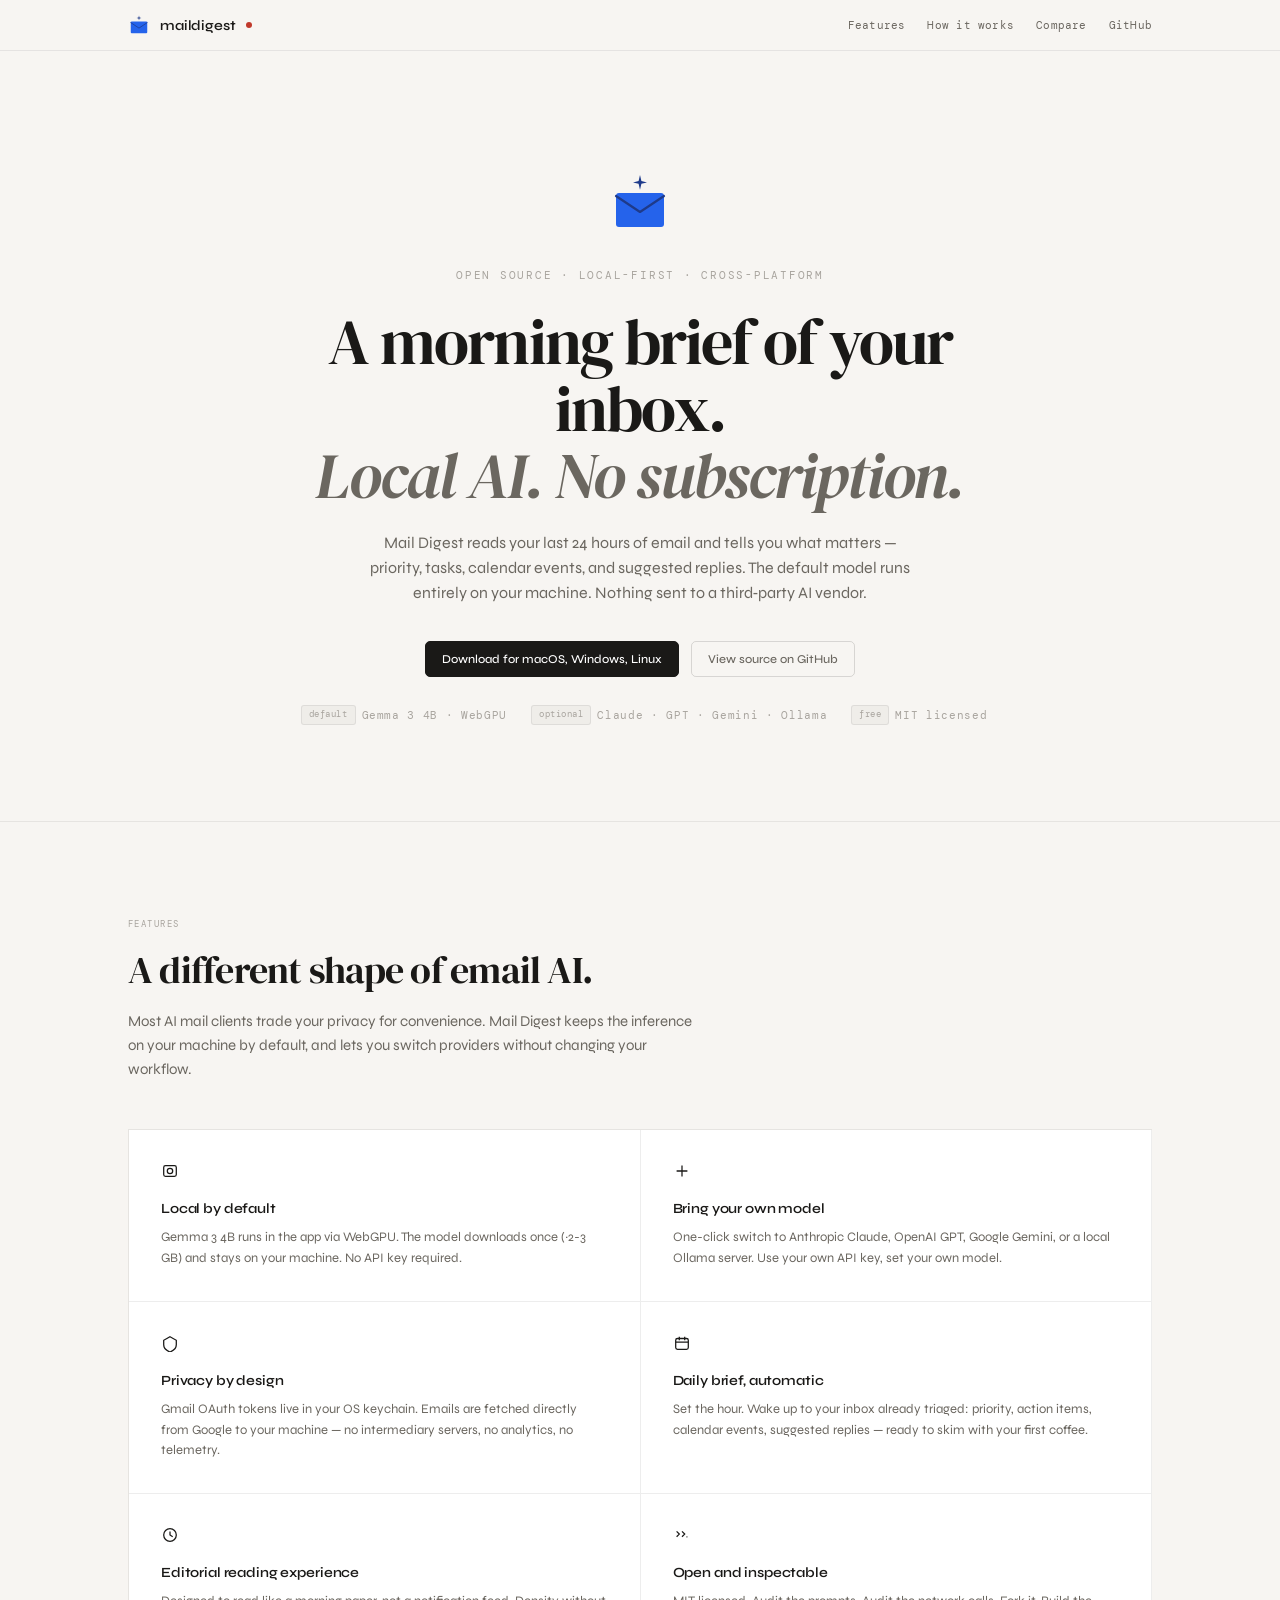
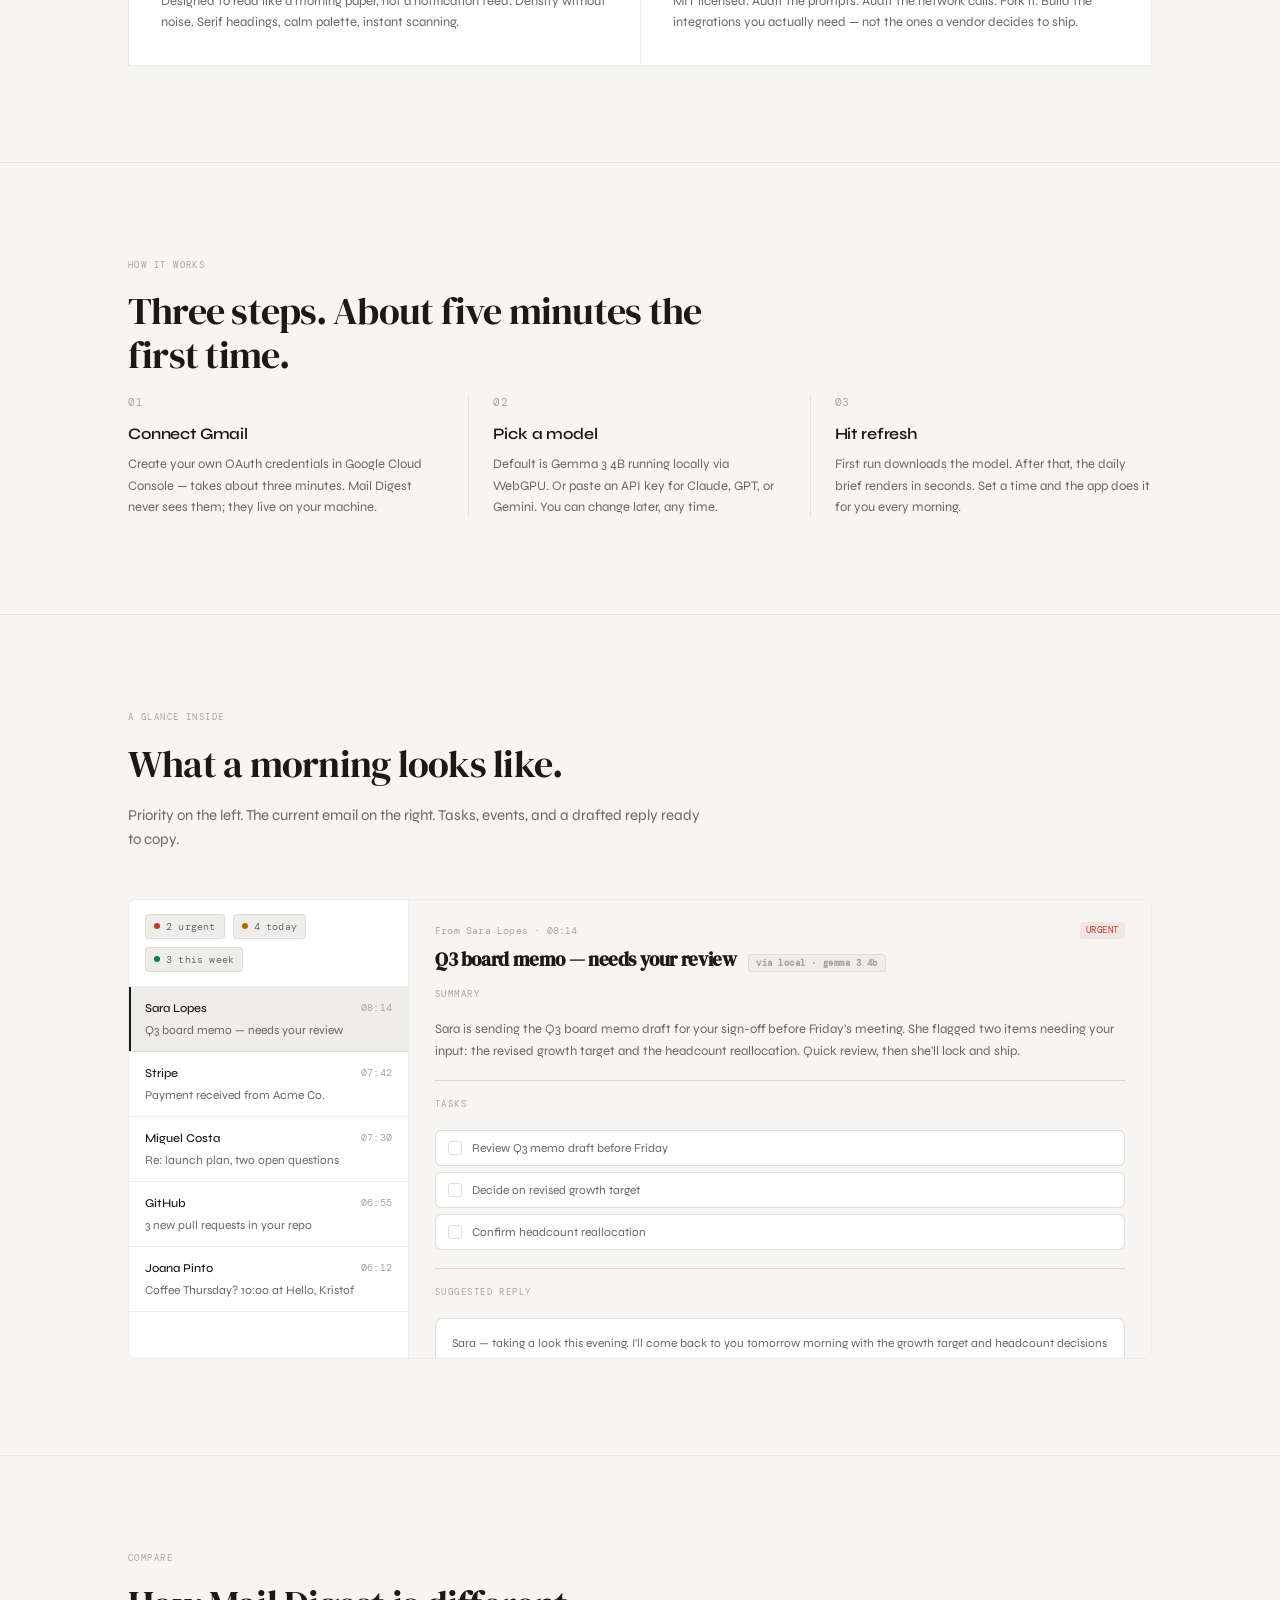
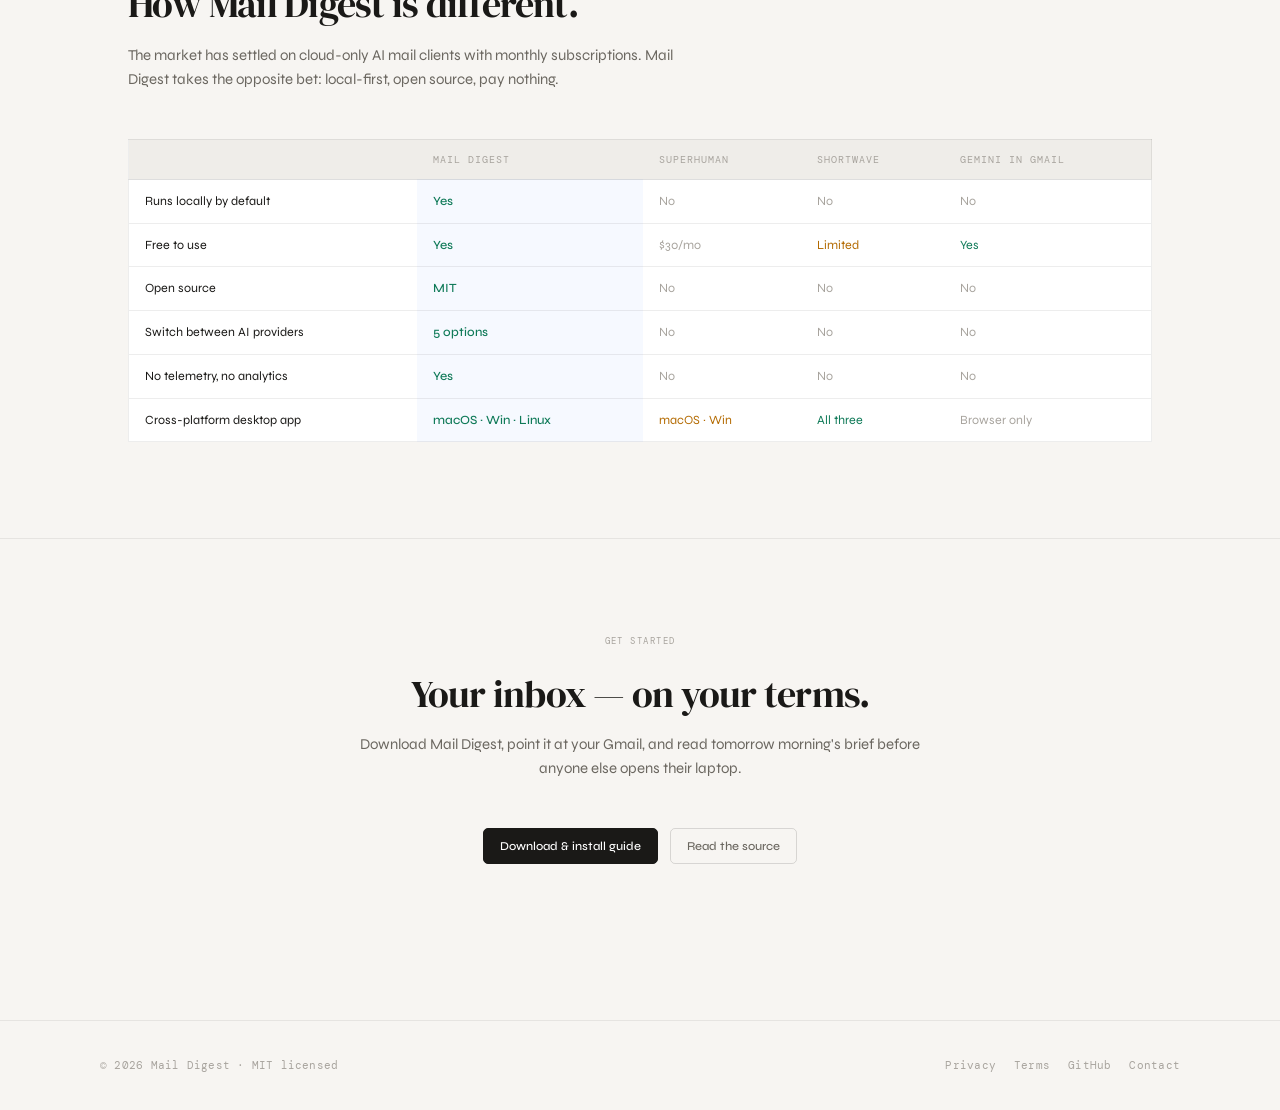
==== index.html @ be179f0a "static maildigest site" ====
<!DOCTYPE html>
<html lang="en">
<head>
  <meta charset="UTF-8" />
  <meta name="viewport" content="width=device-width, initial-scale=1.0" />
  <title>Mail Digest — A morning brief of your inbox. Local AI. No subscription.</title>
  <meta name="description" content="Open-source desktop app that reads your last 24h of email, classifies priority, suggests tasks, calendar events, and reply drafts. Runs locally on your machine by default." />
  <meta name="theme-color" content="#f7f5f2" />

  <link rel="icon" type="image/svg+xml" href="/favicon.svg" />

  <!-- Fonts -->
  <link rel="preconnect" href="https://fonts.googleapis.com">
  <link rel="preconnect" href="https://fonts.gstatic.com" crossorigin>
  <link href="https://fonts.googleapis.com/css2?family=DM+Serif+Display:ital@0;1&family=DM+Mono:wght@400;500&family=Syne:wght@400;500;600&display=swap" rel="stylesheet">

  <link rel="stylesheet" href="/styles.css" />

  <!-- Open Graph -->
  <meta property="og:title" content="Mail Digest" />
  <meta property="og:description" content="A morning brief of your inbox. Local AI. No subscription." />
  <meta property="og:url" content="https://maildigest.app" />
  <meta property="og:type" content="website" />
  <meta property="og:image" content="https://maildigest.app/logo.svg" />
  <meta name="twitter:card" content="summary" />
</head>
<body>

<!-- ================= TOPBAR ================= -->
<header class="topbar">
  <div class="inner">
    <a class="brand" href="/">
      <img class="brand-logo" src="/logo.svg" alt="" />
      <span class="brand-name">maildigest</span>
      <span class="brand-dot" aria-hidden="true"></span>
    </a>
    <nav class="topbar-nav">
      <a href="#features">Features</a>
      <a href="#how">How it works</a>
      <a href="#compare">Compare</a>
      <a href="https://github.com" target="_blank" rel="noopener">GitHub</a>
    </nav>
  </div>
</header>

<!-- ================= HERO ================= -->
<section class="hero">
  <div class="container">
    <img class="hero-logo" src="/logo.svg" alt="Mail Digest logo" />
    <div class="hero-eyebrow">Open source · Local-first · Cross-platform</div>
    <h1>
      A morning brief of your inbox.<br />
      <em>Local AI. No subscription.</em>
    </h1>
    <p class="lead">
      Mail Digest reads your last 24 hours of email and tells you what matters &mdash; priority, tasks, calendar events, and suggested replies. The default model runs entirely on your machine. Nothing sent to a third&#8209;party AI vendor.
    </p>
    <div class="hero-actions">
      <a class="btn btn-primary" href="https://github.com" target="_blank" rel="noopener">Download for macOS, Windows, Linux</a>
      <a class="btn" href="https://github.com" target="_blank" rel="noopener">View source on GitHub</a>
    </div>
    <div class="hero-meta">
      <span><span class="ai-badge">default</span> Gemma 3 4B · WebGPU</span>
      <span><span class="ai-badge">optional</span> Claude · GPT · Gemini · Ollama</span>
      <span><span class="ai-badge">free</span> MIT licensed</span>
    </div>
  </div>
</section>

<!-- ================= FEATURES ================= -->
<section id="features">
  <div class="container">
    <div class="section-label">Features</div>
    <h2 class="section-title">A different shape of email AI.</h2>
    <p class="section-lead">
      Most AI mail clients trade your privacy for convenience. Mail Digest keeps the inference on your machine by default, and lets you switch providers without changing your workflow.
    </p>

    <div class="features-grid">
      <div class="feature">
        <svg class="feature-icon" viewBox="0 0 20 20" fill="none" stroke="currentColor" stroke-width="1.4">
          <rect x="3" y="4" width="14" height="12" rx="2" />
          <circle cx="10" cy="10" r="3" />
        </svg>
        <h3>Local by default</h3>
        <p>Gemma 3 4B runs in the app via WebGPU. The model downloads once (~2-3 GB) and stays on your machine. No API key required.</p>
      </div>

      <div class="feature">
        <svg class="feature-icon" viewBox="0 0 20 20" fill="none" stroke="currentColor" stroke-width="1.4">
          <path d="M4 10h12M10 4v12" />
        </svg>
        <h3>Bring your own model</h3>
        <p>One-click switch to Anthropic Claude, OpenAI GPT, Google Gemini, or a local Ollama server. Use your own API key, set your own model.</p>
      </div>

      <div class="feature">
        <svg class="feature-icon" viewBox="0 0 20 20" fill="none" stroke="currentColor" stroke-width="1.4">
          <path d="M10 3l7 4v5c0 4-3 6.5-7 8-4-1.5-7-4-7-8V7l7-4z" />
        </svg>
        <h3>Privacy by design</h3>
        <p>Gmail OAuth tokens live in your OS keychain. Emails are fetched directly from Google to your machine &mdash; no intermediary servers, no analytics, no telemetry.</p>
      </div>

      <div class="feature">
        <svg class="feature-icon" viewBox="0 0 20 20" fill="none" stroke="currentColor" stroke-width="1.4">
          <rect x="3" y="5" width="14" height="12" rx="2" />
          <path d="M3 9h14M7 3v4M13 3v4" />
        </svg>
        <h3>Daily brief, automatic</h3>
        <p>Set the hour. Wake up to your inbox already triaged: priority, action items, calendar events, suggested replies &mdash; ready to skim with your first coffee.</p>
      </div>

      <div class="feature">
        <svg class="feature-icon" viewBox="0 0 20 20" fill="none" stroke="currentColor" stroke-width="1.4">
          <circle cx="10" cy="10" r="7" />
          <path d="M10 6v4l3 2" />
        </svg>
        <h3>Editorial reading experience</h3>
        <p>Designed to read like a morning paper, not a notification feed. Density without noise. Serif headings, calm palette, instant scanning.</p>
      </div>

      <div class="feature">
        <svg class="feature-icon" viewBox="0 0 20 20" fill="none" stroke="currentColor" stroke-width="1.4">
          <path d="M4 6l3 3-3 3M10 6l3 3-3 3M16 12h-1" />
        </svg>
        <h3>Open and inspectable</h3>
        <p>MIT licensed. Audit the prompts. Audit the network calls. Fork it. Build the integrations you actually need &mdash; not the ones a vendor decides to ship.</p>
      </div>
    </div>
  </div>
</section>

<!-- ================= HOW IT WORKS ================= -->
<section id="how">
  <div class="container">
    <div class="section-label">How it works</div>
    <h2 class="section-title">Three steps. About five minutes the first time.</h2>

    <div class="steps">
      <div class="step">
        <div class="step-num">01</div>
        <h3>Connect Gmail</h3>
        <p>Create your own OAuth credentials in Google Cloud Console &mdash; takes about three minutes. Mail Digest never sees them; they live on your machine.</p>
      </div>
      <div class="step">
        <div class="step-num">02</div>
        <h3>Pick a model</h3>
        <p>Default is Gemma 3 4B running locally via WebGPU. Or paste an API key for Claude, GPT, or Gemini. You can change later, any time.</p>
      </div>
      <div class="step">
        <div class="step-num">03</div>
        <h3>Hit refresh</h3>
        <p>First run downloads the model. After that, the daily brief renders in seconds. Set a time and the app does it for you every morning.</p>
      </div>
    </div>
  </div>
</section>

<!-- ================= APP PREVIEW ================= -->
<section>
  <div class="container">
    <div class="section-label">A glance inside</div>
    <h2 class="section-title">What a morning looks like.</h2>
    <p class="section-lead">
      Priority on the left. The current email on the right. Tasks, events, and a drafted reply ready to copy.
    </p>

    <div class="preview" aria-hidden="true">
      <aside class="preview-side">
        <div class="preview-stats">
          <div class="stat-pill"><span class="stat-dot" style="background:var(--urgent)"></span>2 urgent</div>
          <div class="stat-pill"><span class="stat-dot" style="background:var(--today)"></span>4 today</div>
          <div class="stat-pill"><span class="stat-dot" style="background:var(--week)"></span>3 this week</div>
        </div>
        <div class="preview-list">
          <div class="email-item active">
            <div class="email-row1">
              <span class="email-from">Sara Lopes</span>
              <span class="email-time">08:14</span>
            </div>
            <div class="email-subject">Q3 board memo — needs your review</div>
          </div>
          <div class="email-item">
            <div class="email-row1">
              <span class="email-from">Stripe</span>
              <span class="email-time">07:42</span>
            </div>
            <div class="email-subject">Payment received from Acme Co.</div>
          </div>
          <div class="email-item">
            <div class="email-row1">
              <span class="email-from">Miguel Costa</span>
              <span class="email-time">07:30</span>
            </div>
            <div class="email-subject">Re: launch plan, two open questions</div>
          </div>
          <div class="email-item">
            <div class="email-row1">
              <span class="email-from">GitHub</span>
              <span class="email-time">06:55</span>
            </div>
            <div class="email-subject">3 new pull requests in your repo</div>
          </div>
          <div class="email-item">
            <div class="email-row1">
              <span class="email-from">Joana Pinto</span>
              <span class="email-time">06:12</span>
            </div>
            <div class="email-subject">Coffee Thursday? 10:00 at Hello, Kristof</div>
          </div>
        </div>
      </aside>

      <div class="preview-main">
        <div class="preview-head">
          <div class="preview-meta">From Sara Lopes · 08:14</div>
          <span class="badge p-urgent">urgent</span>
        </div>
        <h3 class="preview-subject">Q3 board memo — needs your review <span class="ai-badge">via local · gemma 3 4b</span></h3>

        <div class="section-label" style="margin-top:14px">Summary</div>
        <p class="preview-summary">
          Sara is sending the Q3 board memo draft for your sign-off before Friday's meeting. She flagged two items needing your input: the revised growth target and the headcount reallocation. Quick review, then she'll lock and ship.
        </p>

        <div class="divider"></div>

        <div class="section-label">Tasks</div>
        <div class="task-item"><span class="task-check"></span>Review Q3 memo draft before Friday</div>
        <div class="task-item"><span class="task-check"></span>Decide on revised growth target</div>
        <div class="task-item"><span class="task-check"></span>Confirm headcount reallocation</div>

        <div class="divider"></div>

        <div class="section-label">Suggested reply</div>
        <div class="draft-box">Sara — taking a look this evening. I'll come back to you tomorrow morning with the growth target and headcount decisions so you can lock the doc before Friday. Thanks for the heads-up.</div>
      </div>
    </div>
  </div>
</section>

<!-- ================= COMPARISON ================= -->
<section id="compare">
  <div class="container">
    <div class="section-label">Compare</div>
    <h2 class="section-title">How Mail Digest is different.</h2>
    <p class="section-lead">
      The market has settled on cloud-only AI mail clients with monthly subscriptions. Mail Digest takes the opposite bet: local-first, open source, pay nothing.
    </p>

    <div class="compare-wrap">
      <table class="compare">
        <thead>
          <tr>
            <th></th>
            <th>Mail Digest</th>
            <th>Superhuman</th>
            <th>Shortwave</th>
            <th>Gemini in Gmail</th>
          </tr>
        </thead>
        <tbody>
          <tr>
            <td>Runs locally by default</td>
            <td class="us"><span class="yes">Yes</span></td>
            <td><span class="no">No</span></td>
            <td><span class="no">No</span></td>
            <td><span class="no">No</span></td>
          </tr>
          <tr>
            <td>Free to use</td>
            <td class="us"><span class="yes">Yes</span></td>
            <td><span class="no">$30/mo</span></td>
            <td><span class="mid">Limited</span></td>
            <td><span class="yes">Yes</span></td>
          </tr>
          <tr>
            <td>Open source</td>
            <td class="us"><span class="yes">MIT</span></td>
            <td><span class="no">No</span></td>
            <td><span class="no">No</span></td>
            <td><span class="no">No</span></td>
          </tr>
          <tr>
            <td>Switch between AI providers</td>
            <td class="us"><span class="yes">5 options</span></td>
            <td><span class="no">No</span></td>
            <td><span class="no">No</span></td>
            <td><span class="no">No</span></td>
          </tr>
          <tr>
            <td>No telemetry, no analytics</td>
            <td class="us"><span class="yes">Yes</span></td>
            <td><span class="no">No</span></td>
            <td><span class="no">No</span></td>
            <td><span class="no">No</span></td>
          </tr>
          <tr>
            <td>Cross-platform desktop app</td>
            <td class="us"><span class="yes">macOS · Win · Linux</span></td>
            <td><span class="mid">macOS · Win</span></td>
            <td><span class="yes">All three</span></td>
            <td><span class="no">Browser only</span></td>
          </tr>
        </tbody>
      </table>
    </div>
  </div>
</section>

<!-- ================= CALL TO ACTION ================= -->
<section>
  <div class="container" style="text-align:center; max-width:680px;">
    <div class="section-label" style="margin-bottom:24px;">Get started</div>
    <h2 class="section-title" style="margin-left:auto; margin-right:auto;">
      Your inbox &mdash; on your terms.
    </h2>
    <p class="section-lead" style="margin-left:auto; margin-right:auto;">
      Download Mail Digest, point it at your Gmail, and read tomorrow morning's brief before anyone else opens their laptop.
    </p>
    <div class="hero-actions" style="margin-top: 32px;">
      <a class="btn btn-primary" href="https://github.com" target="_blank" rel="noopener">Download &amp; install guide</a>
      <a class="btn" href="https://github.com" target="_blank" rel="noopener">Read the source</a>
    </div>
  </div>
</section>

<!-- ================= FOOTER ================= -->
<footer>
  <div class="footer-inner">
    <div>&copy; 2026 Mail Digest &middot; MIT licensed</div>
    <div class="footer-links">
      <a href="/privacy.html">Privacy</a>
      <a href="/terms.html">Terms</a>
      <a href="https://github.com" target="_blank" rel="noopener">GitHub</a>
      <a href="mailto:hello@maildigest.app">Contact</a>
    </div>
  </div>
</footer>

</body>
</html>
---- styles.css ----
/* Mail Digest — landing site styles
 * Editorial light theme. Mirrors the app's design system.
 */

:root {
  --bg:      #f7f5f2;
  --bg2:     #ffffff;
  --bg3:     #efede9;
  --border:  rgba(0,0,0,0.07);
  --border2: rgba(0,0,0,0.13);
  --text:    #1a1917;
  --text2:   #6b6760;
  --text3:   #a8a49e;
  --urgent:  #c0392b;
  --today:   #b36a00;
  --week:    #0f7a58;
  --fyi:     #a8a49e;
  --blue:    #2563eb;
  --blue-d:  #1e3a8a;
}

* { box-sizing: border-box; margin: 0; padding: 0; }

html, body { background: var(--bg); color: var(--text); }
body {
  font-family: 'Syne', -apple-system, sans-serif;
  font-size: 14px;
  line-height: 1.5;
  -webkit-font-smoothing: antialiased;
  text-rendering: optimizeLegibility;
}

a { color: inherit; text-decoration: none; }
a:hover { color: var(--text); }
img, svg { display: block; max-width: 100%; }

::selection { background: var(--text); color: var(--bg2); }

/* ---------- Layout containers ---------- */

.container {
  max-width: 1080px;
  margin: 0 auto;
  padding: 0 28px;
}

section { padding: 96px 0; border-top: 0.5px solid var(--border); }
section:first-of-type { border-top: none; }

/* ---------- Topbar ---------- */

.topbar {
  position: sticky; top: 0; z-index: 10;
  background: rgba(247, 245, 242, 0.85);
  backdrop-filter: saturate(140%) blur(8px);
  -webkit-backdrop-filter: saturate(140%) blur(8px);
  border-bottom: 0.5px solid var(--border);
}
.topbar .inner {
  display: flex; align-items: center; justify-content: space-between;
  padding: 14px 28px;
  max-width: 1080px; margin: 0 auto;
}
.brand { display: flex; align-items: center; gap: 10px; }
.brand-logo { width: 22px; height: 22px; }
.brand-name {
  font-family: 'Syne', sans-serif;
  font-weight: 600;
  font-size: 14px;
  letter-spacing: -0.01em;
}
.brand-dot {
  width: 6px; height: 6px;
  background: var(--urgent);
  border-radius: 50%;
  animation: pulse 2s ease-in-out infinite;
}
@keyframes pulse {
  0%, 100% { opacity: 1; transform: scale(1); }
  50%      { opacity: 0.4; transform: scale(0.8); }
}

.topbar-nav { display: flex; align-items: center; gap: 22px; }
.topbar-nav a {
  font-family: 'DM Mono', monospace;
  font-size: 11px;
  letter-spacing: 0.02em;
  color: var(--text2);
}
.topbar-nav a:hover { color: var(--text); }

/* ---------- Buttons ---------- */

.btn {
  font-family: 'Syne', sans-serif;
  font-weight: 500;
  font-size: 12px;
  padding: 8px 16px;
  border-radius: 5px;
  border: 0.5px solid var(--border2);
  background: transparent;
  color: var(--text2);
  cursor: pointer;
  transition: all 0.12s ease;
  display: inline-flex; align-items: center; gap: 8px;
}
.btn:hover { background: var(--bg3); color: var(--text); }
.btn-primary {
  background: var(--text); color: var(--bg2); border-color: var(--text);
}
.btn-primary:hover { background: var(--text); color: var(--bg2); opacity: 0.82; }

/* ---------- Hero ---------- */

.hero {
  text-align: center;
  padding: 120px 0 96px;
}
.hero-logo {
  width: 64px; height: 64px;
  margin: 0 auto 32px;
}
.hero-eyebrow {
  font-family: 'DM Mono', monospace;
  font-size: 11px;
  letter-spacing: 0.16em;
  text-transform: uppercase;
  color: var(--text3);
  margin-bottom: 24px;
}
.hero h1 {
  font-family: 'DM Serif Display', serif;
  font-weight: 400;
  font-size: clamp(38px, 6vw, 64px);
  line-height: 1.05;
  letter-spacing: -0.03em;
  max-width: 760px;
  margin: 0 auto 22px;
}
.hero h1 em {
  font-style: italic;
  color: var(--text2);
}
.hero p.lead {
  font-size: 16px;
  line-height: 1.55;
  color: var(--text2);
  max-width: 560px;
  margin: 0 auto 36px;
}
.hero-actions {
  display: flex; gap: 12px; justify-content: center; flex-wrap: wrap;
}
.hero-meta {
  font-family: 'DM Mono', monospace;
  font-size: 11px;
  letter-spacing: 0.06em;
  color: var(--text3);
  margin-top: 28px;
  display: flex; gap: 16px; justify-content: center; flex-wrap: wrap;
}
.hero-meta span { display: inline-flex; align-items: center; gap: 6px; }
.hero-meta .ai-badge {
  font-size: 9px;
  letter-spacing: 0.06em;
  padding: 2px 7px;
  border-radius: 3px;
  color: var(--text3);
  background: var(--bg3);
  border: 0.5px solid var(--border);
  text-transform: lowercase;
}

/* ---------- Section labels ---------- */

.section-label {
  font-family: 'DM Mono', monospace;
  font-size: 9px;
  letter-spacing: 0.16em;
  text-transform: uppercase;
  color: var(--text3);
  margin-bottom: 18px;
}
h2.section-title {
  font-family: 'DM Serif Display', serif;
  font-weight: 400;
  font-size: clamp(28px, 4vw, 38px);
  letter-spacing: -0.02em;
  line-height: 1.15;
  max-width: 640px;
  margin-bottom: 16px;
}
.section-lead {
  font-size: 15px;
  color: var(--text2);
  max-width: 580px;
  margin-bottom: 48px;
  line-height: 1.6;
}

/* ---------- Features ---------- */

.features-grid {
  display: grid;
  grid-template-columns: repeat(2, 1fr);
  gap: 0;
  border-top: 0.5px solid var(--border);
  border-left: 0.5px solid var(--border);
}
.feature {
  padding: 32px 32px;
  border-right: 0.5px solid var(--border);
  border-bottom: 0.5px solid var(--border);
  background: var(--bg2);
}
.feature-icon {
  width: 18px; height: 18px;
  margin-bottom: 18px;
  color: var(--text);
}
.feature h3 {
  font-family: 'Syne', sans-serif;
  font-weight: 600;
  font-size: 14px;
  margin-bottom: 8px;
  letter-spacing: -0.01em;
}
.feature p {
  font-size: 13px;
  color: var(--text2);
  line-height: 1.6;
}

/* ---------- Steps ---------- */

.steps {
  display: grid;
  grid-template-columns: repeat(3, 1fr);
  gap: 0;
  margin-top: 12px;
}
.step {
  padding: 0 24px 0 0;
  border-right: 0.5px solid var(--border);
}
.step:last-child { border-right: none; padding-right: 0; }
.step:not(:first-child) { padding-left: 24px; }
.step-num {
  font-family: 'DM Mono', monospace;
  font-size: 11px;
  letter-spacing: 0.06em;
  color: var(--text3);
  margin-bottom: 12px;
}
.step h3 {
  font-family: 'Syne', sans-serif;
  font-weight: 600;
  font-size: 16px;
  letter-spacing: -0.01em;
  margin-bottom: 8px;
}
.step p {
  font-size: 13px;
  color: var(--text2);
  line-height: 1.65;
}

/* ---------- Compare table ---------- */

.compare-wrap { overflow-x: auto; }
.compare {
  width: 100%;
  border-collapse: collapse;
  background: var(--bg2);
  border: 0.5px solid var(--border);
  font-size: 12.5px;
}
.compare th, .compare td {
  text-align: left;
  padding: 12px 16px;
  border-bottom: 0.5px solid var(--border);
  vertical-align: middle;
}
.compare th {
  font-family: 'DM Mono', monospace;
  font-size: 10px;
  letter-spacing: 0.1em;
  text-transform: uppercase;
  color: var(--text3);
  font-weight: 400;
  background: var(--bg3);
  border-bottom: 0.5px solid var(--border2);
}
.compare td.us {
  background: rgba(37, 99, 235, 0.04);
  font-weight: 500;
  color: var(--text);
}
.compare td .yes { color: var(--week); }
.compare td .no  { color: var(--text3); }
.compare td .mid { color: var(--today); }

/* ---------- App preview ---------- */

.preview {
  background: var(--bg2);
  border: 0.5px solid var(--border);
  border-radius: 8px;
  overflow: hidden;
  display: grid;
  grid-template-columns: 280px 1fr;
  height: 460px;
  margin-top: 16px;
}
.preview-side {
  background: var(--bg2);
  border-right: 0.5px solid var(--border);
  display: flex; flex-direction: column;
}
.preview-stats {
  padding: 14px 16px;
  border-bottom: 0.5px solid var(--border);
  display: flex; gap: 8px; flex-wrap: wrap;
}
.stat-pill {
  display: inline-flex; align-items: center; gap: 6px;
  background: var(--bg3);
  border: 0.5px solid var(--border);
  border-radius: 4px;
  padding: 4px 8px;
  font-family: 'DM Mono', monospace;
  font-size: 10px;
  letter-spacing: 0.02em;
  color: var(--text2);
}
.stat-dot { width: 6px; height: 6px; border-radius: 50%; }
.preview-list { flex: 1; overflow: hidden; }
.email-item {
  position: relative;
  padding: 12px 16px;
  border-bottom: 0.5px solid var(--border);
}
.email-item.active::before {
  content: ''; position: absolute; left: 0; top: 0; bottom: 0;
  width: 2px; background: var(--text);
}
.email-item.active { background: var(--bg3); }
.email-row1 { display: flex; align-items: center; justify-content: space-between; gap: 8px; }
.email-from {
  font-family: 'Syne', sans-serif;
  font-weight: 500;
  font-size: 12px;
  white-space: nowrap; overflow: hidden; text-overflow: ellipsis;
}
.email-time {
  font-family: 'DM Mono', monospace;
  font-size: 10px;
  color: var(--text3);
  letter-spacing: 0.02em;
}
.email-subject {
  font-family: 'Syne', sans-serif;
  font-size: 12px;
  color: var(--text2);
  margin-top: 4px;
  white-space: nowrap; overflow: hidden; text-overflow: ellipsis;
}

.badge {
  font-family: 'DM Mono', monospace;
  font-size: 9px;
  letter-spacing: 0.06em;
  text-transform: uppercase;
  border-radius: 3px;
  padding: 2px 6px;
}
.p-urgent { color: var(--urgent); background: rgba(192,57,43,0.08); }
.p-today  { color: var(--today);  background: rgba(179,106,0,0.08); }
.p-week   { color: var(--week);   background: rgba(15,122,88,0.08); }
.p-fyi    { color: var(--fyi);    background: rgba(168,164,158,0.15); }

.preview-main { padding: 22px 26px; overflow: hidden; background: var(--bg); }
.preview-head { display: flex; align-items: center; justify-content: space-between; margin-bottom: 6px; }
.preview-meta {
  font-family: 'DM Mono', monospace;
  font-size: 10px;
  color: var(--text3);
  letter-spacing: 0.02em;
}
.preview-subject {
  font-family: 'DM Serif Display', serif;
  font-size: 19px;
  letter-spacing: -0.02em;
  margin: 4px 0 12px;
}
.ai-badge {
  font-family: 'DM Mono', monospace;
  font-size: 9px;
  letter-spacing: 0.06em;
  padding: 2px 7px;
  border-radius: 3px;
  color: var(--text3);
  background: var(--bg3);
  border: 0.5px solid var(--border);
  margin-left: 8px;
}
.preview-summary {
  font-size: 13px;
  color: var(--text2);
  line-height: 1.65;
  margin: 14px 0;
}
.divider { height: 0.5px; background: var(--border2); margin: 18px 0; }

.task-item {
  display: flex; align-items: center; gap: 10px;
  background: var(--bg2);
  border: 0.5px solid var(--border2);
  border-radius: 6px;
  padding: 8px 12px;
  font-size: 12px;
  color: var(--text2);
  margin-bottom: 6px;
}
.task-check {
  width: 14px; height: 14px;
  border: 0.5px solid var(--border2);
  border-radius: 3px;
  flex-shrink: 0;
}

.draft-box {
  background: var(--bg2);
  border: 0.5px solid var(--border2);
  border-radius: 8px;
  padding: 14px 16px;
  font-size: 12px;
  color: var(--text2);
  line-height: 1.75;
  white-space: pre-wrap;
}

/* ---------- Footer ---------- */

footer {
  border-top: 0.5px solid var(--border);
  padding: 36px 28px;
  margin-top: 60px;
}
.footer-inner {
  max-width: 1080px; margin: 0 auto;
  display: flex; flex-wrap: wrap; gap: 16px;
  justify-content: space-between; align-items: center;
  font-family: 'DM Mono', monospace;
  font-size: 11px;
  letter-spacing: 0.02em;
  color: var(--text3);
}
.footer-links { display: flex; gap: 18px; }

/* ---------- Responsive ---------- */

@media (max-width: 760px) {
  section { padding: 64px 0; }
  .hero { padding: 80px 0 56px; }
  .features-grid { grid-template-columns: 1fr; }
  .feature { border-right: none; }
  .steps { grid-template-columns: 1fr; gap: 32px; }
  .step { border-right: none; padding: 0; }
  .step:not(:first-child) { padding-left: 0; padding-top: 24px; border-top: 0.5px solid var(--border); }
  .preview { grid-template-columns: 1fr; height: auto; }
  .preview-side { border-right: none; border-bottom: 0.5px solid var(--border); }
  .topbar-nav { gap: 14px; }
  .topbar-nav a:nth-child(n+3) { display: none; }
}
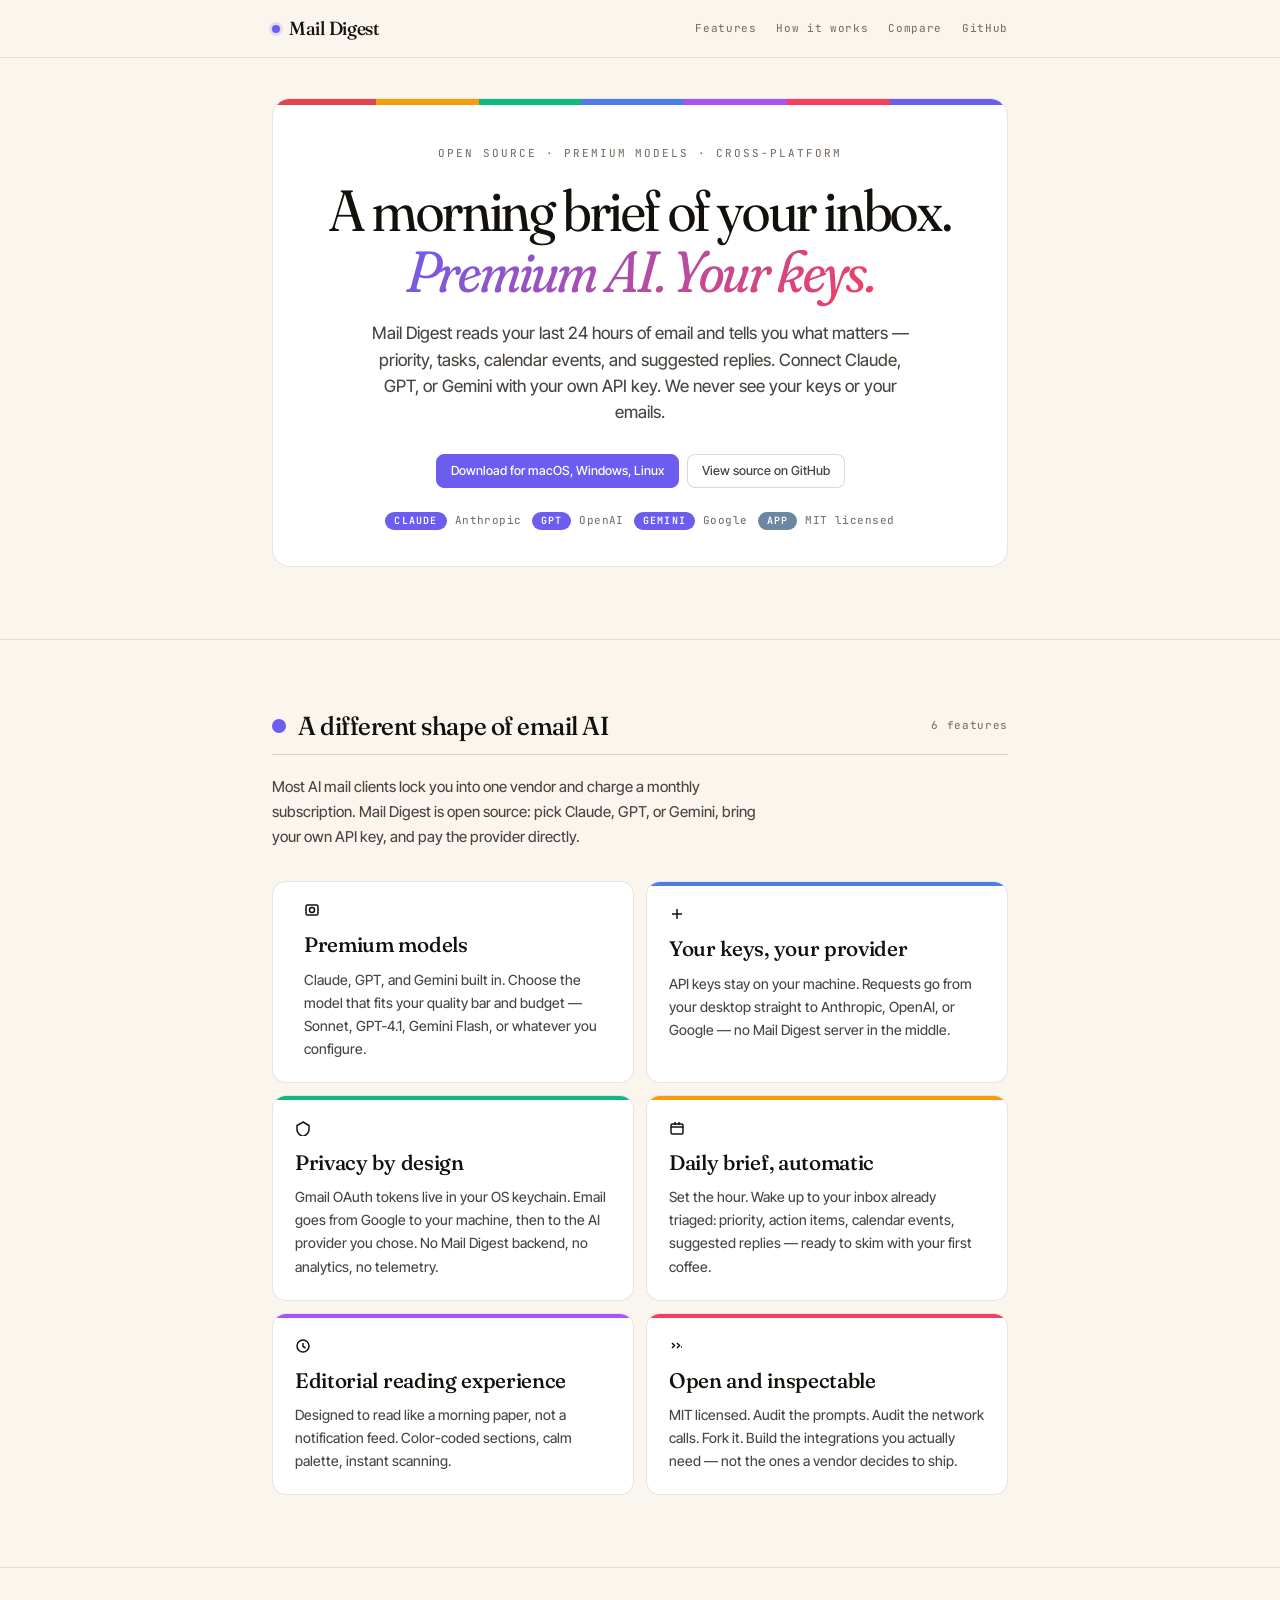
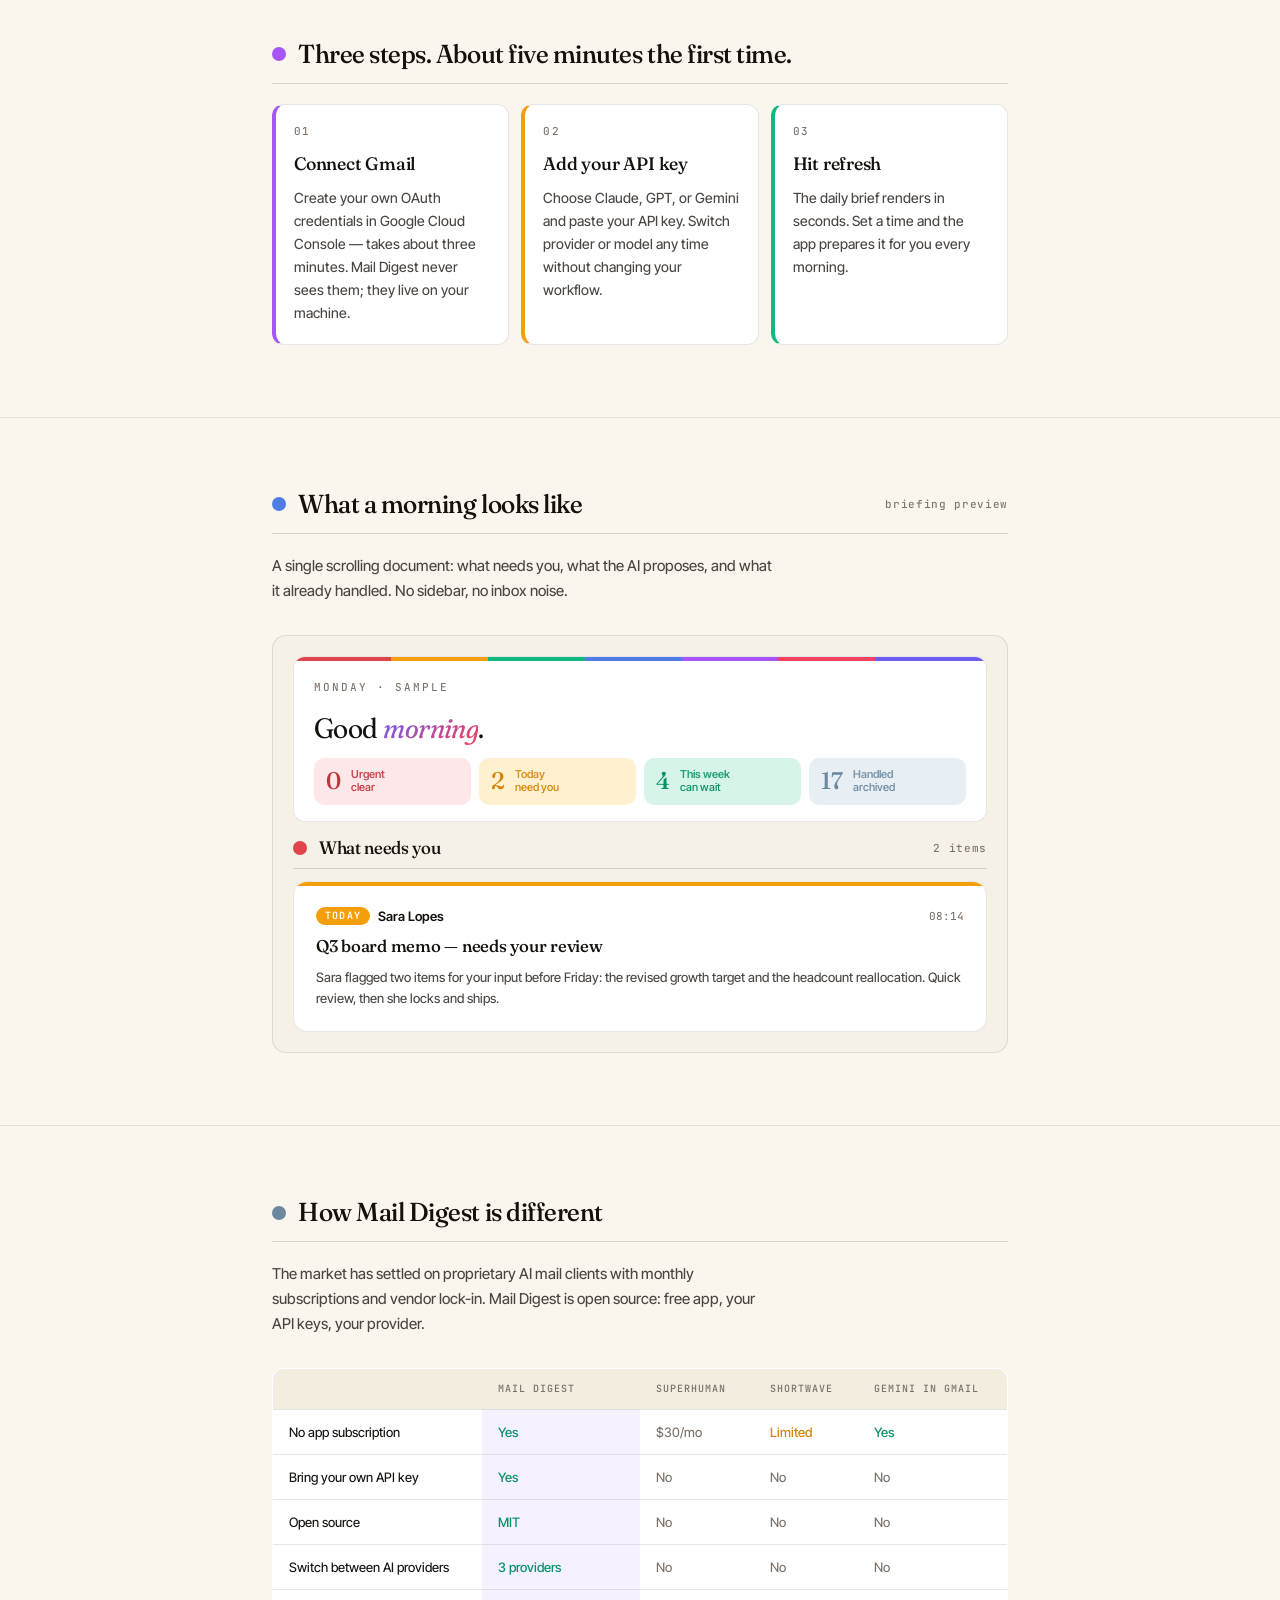
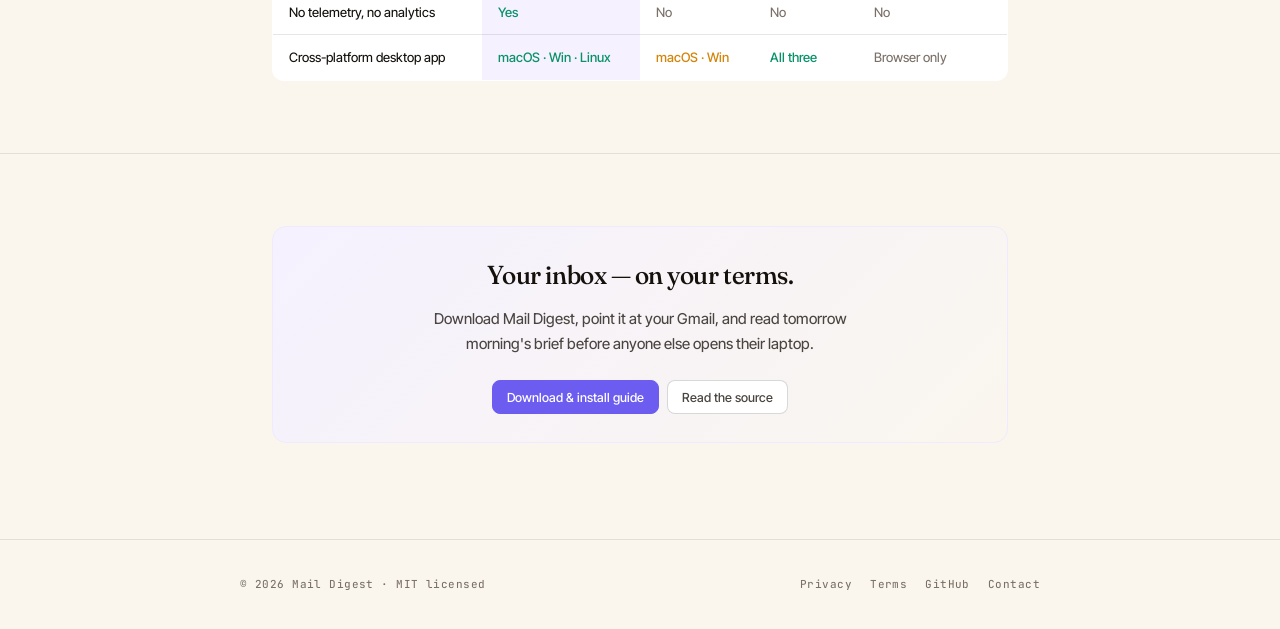
==== commit 066b7da5: "Redesign landing site to DESIGN_NEW v0.5 and align copy with premium-only AI. Replace the editorial " ====
--- a/index.html
+++ b/index.html
@@ -3,22 +3,20 @@
 <head>
   <meta charset="UTF-8" />
   <meta name="viewport" content="width=device-width, initial-scale=1.0" />
-  <title>Mail Digest — A morning brief of your inbox. Local AI. No subscription.</title>
-  <meta name="description" content="Open-source desktop app that reads your last 24h of email, classifies priority, suggests tasks, calendar events, and reply drafts. Runs locally on your machine by default." />
-  <meta name="theme-color" content="#f7f5f2" />
+  <title>Mail Digest — A morning brief of your inbox. Premium AI. Your keys.</title>
+  <meta name="description" content="Open-source desktop app that reads your last 24h of email, classifies priority, suggests tasks, calendar events, and reply drafts. Powered by Claude, GPT, or Gemini with your own API key." />
+  <meta name="theme-color" content="#faf6ee" />
 
   <link rel="icon" type="image/svg+xml" href="/favicon.svg" />
 
-  <!-- Fonts -->
   <link rel="preconnect" href="https://fonts.googleapis.com">
   <link rel="preconnect" href="https://fonts.gstatic.com" crossorigin>
-  <link href="https://fonts.googleapis.com/css2?family=DM+Serif+Display:ital@0;1&family=DM+Mono:wght@400;500&family=Syne:wght@400;500;600&display=swap" rel="stylesheet">
+  <link href="https://fonts.googleapis.com/css2?family=Fraunces:opsz,wght,SOFT@9..144,300..900,0..100&family=Inter+Tight:wght@400;450;500;600;700&family=JetBrains+Mono:wght@400;500;600&display=swap" rel="stylesheet">
 
   <link rel="stylesheet" href="/styles.css" />
 
-  <!-- Open Graph -->
   <meta property="og:title" content="Mail Digest" />
-  <meta property="og:description" content="A morning brief of your inbox. Local AI. No subscription." />
+  <meta property="og:description" content="A morning brief of your inbox. Premium AI. Your keys." />
   <meta property="og:url" content="https://maildigest.app" />
   <meta property="og:type" content="website" />
   <meta property="og:image" content="https://maildigest.app/logo.svg" />
@@ -26,13 +24,11 @@
 </head>
 <body>
 
-<!-- ================= TOPBAR ================= -->
 <header class="topbar">
   <div class="inner">
     <a class="brand" href="/">
-      <img class="brand-logo" src="/logo.svg" alt="" />
-      <span class="brand-name">maildigest</span>
       <span class="brand-dot" aria-hidden="true"></span>
+      <span class="brand-name">Mail Digest</span>
     </a>
     <nav class="topbar-nav">
       <a href="#features">Features</a>
@@ -43,99 +39,124 @@
   </div>
 </header>
 
-<!-- ================= HERO ================= -->
-<section class="hero">
-  <div class="container">
-    <img class="hero-logo" src="/logo.svg" alt="Mail Digest logo" />
-    <div class="hero-eyebrow">Open source · Local-first · Cross-platform</div>
-    <h1>
-      A morning brief of your inbox.<br />
-      <em>Local AI. No subscription.</em>
-    </h1>
-    <p class="lead">
-      Mail Digest reads your last 24 hours of email and tells you what matters &mdash; priority, tasks, calendar events, and suggested replies. The default model runs entirely on your machine. Nothing sent to a third&#8209;party AI vendor.
+<section class="hero-wrap">
+  <div class="container">
+    <div class="hero">
+      <div class="hero-stripe"></div>
+      <div class="hero-body">
+        <div class="hero-eyebrow">Open source · Premium models · Cross-platform</div>
+        <h1>
+          A morning brief of your inbox.<br />
+          <em>Premium AI. Your keys.</em>
+        </h1>
+        <p class="lead">
+          Mail Digest reads your last 24 hours of email and tells you what matters &mdash; priority, tasks, calendar events, and suggested replies. Connect Claude, GPT, or Gemini with your own API key. We never see your keys or your emails.
+        </p>
+        <div class="hero-actions">
+          <a class="btn btn-brand" href="https://github.com" target="_blank" rel="noopener">Download for macOS, Windows, Linux</a>
+          <a class="btn" href="https://github.com" target="_blank" rel="noopener">View source on GitHub</a>
+        </div>
+        <div class="hero-meta">
+          <span class="hero-meta-item"><span class="badge ai">claude</span> Anthropic</span>
+          <span class="hero-meta-item"><span class="badge ai">gpt</span> OpenAI</span>
+          <span class="hero-meta-item"><span class="badge ai">gemini</span> Google</span>
+          <span class="hero-meta-item"><span class="badge fyi">app</span> MIT licensed</span>
+        </div>
+      </div>
+    </div>
+  </div>
+</section>
+
+<section id="features" class="page-section">
+  <div class="container">
+    <div class="section-head">
+      <div class="section-dot" style="background: var(--brand)"></div>
+      <h2>A different shape of email AI</h2>
+      <div class="section-meta">6 features</div>
+    </div>
+    <p class="section-lead">
+      Most AI mail clients lock you into one vendor and charge a monthly subscription. Mail Digest is open source: pick Claude, GPT, or Gemini, bring your own API key, and pay the provider directly.
     </p>
-    <div class="hero-actions">
-      <a class="btn btn-primary" href="https://github.com" target="_blank" rel="noopener">Download for macOS, Windows, Linux</a>
-      <a class="btn" href="https://github.com" target="_blank" rel="noopener">View source on GitHub</a>
-    </div>
-    <div class="hero-meta">
-      <span><span class="ai-badge">default</span> Gemma 3 4B · WebGPU</span>
-      <span><span class="ai-badge">optional</span> Claude · GPT · Gemini · Ollama</span>
-      <span><span class="ai-badge">free</span> MIT licensed</span>
-    </div>
-  </div>
-</section>
-
-<!-- ================= FEATURES ================= -->
-<section id="features">
-  <div class="container">
-    <div class="section-label">Features</div>
-    <h2 class="section-title">A different shape of email AI.</h2>
-    <p class="section-lead">
-      Most AI mail clients trade your privacy for convenience. Mail Digest keeps the inference on your machine by default, and lets you switch providers without changing your workflow.
-    </p>
 
     <div class="features-grid">
-      <div class="feature">
-        <svg class="feature-icon" viewBox="0 0 20 20" fill="none" stroke="currentColor" stroke-width="1.4">
-          <rect x="3" y="4" width="14" height="12" rx="2" />
-          <circle cx="10" cy="10" r="3" />
-        </svg>
-        <h3>Local by default</h3>
-        <p>Gemma 3 4B runs in the app via WebGPU. The model downloads once (~2-3 GB) and stays on your machine. No API key required.</p>
-      </div>
-
-      <div class="feature">
-        <svg class="feature-icon" viewBox="0 0 20 20" fill="none" stroke="currentColor" stroke-width="1.4">
-          <path d="M4 10h12M10 4v12" />
-        </svg>
-        <h3>Bring your own model</h3>
-        <p>One-click switch to Anthropic Claude, OpenAI GPT, Google Gemini, or a local Ollama server. Use your own API key, set your own model.</p>
-      </div>
-
-      <div class="feature">
-        <svg class="feature-icon" viewBox="0 0 20 20" fill="none" stroke="currentColor" stroke-width="1.4">
-          <path d="M10 3l7 4v5c0 4-3 6.5-7 8-4-1.5-7-4-7-8V7l7-4z" />
-        </svg>
-        <h3>Privacy by design</h3>
-        <p>Gmail OAuth tokens live in your OS keychain. Emails are fetched directly from Google to your machine &mdash; no intermediary servers, no analytics, no telemetry.</p>
-      </div>
-
-      <div class="feature">
-        <svg class="feature-icon" viewBox="0 0 20 20" fill="none" stroke="currentColor" stroke-width="1.4">
-          <rect x="3" y="5" width="14" height="12" rx="2" />
-          <path d="M3 9h14M7 3v4M13 3v4" />
-        </svg>
-        <h3>Daily brief, automatic</h3>
-        <p>Set the hour. Wake up to your inbox already triaged: priority, action items, calendar events, suggested replies &mdash; ready to skim with your first coffee.</p>
-      </div>
-
-      <div class="feature">
-        <svg class="feature-icon" viewBox="0 0 20 20" fill="none" stroke="currentColor" stroke-width="1.4">
-          <circle cx="10" cy="10" r="7" />
-          <path d="M10 6v4l3 2" />
-        </svg>
-        <h3>Editorial reading experience</h3>
-        <p>Designed to read like a morning paper, not a notification feed. Density without noise. Serif headings, calm palette, instant scanning.</p>
-      </div>
-
-      <div class="feature">
-        <svg class="feature-icon" viewBox="0 0 20 20" fill="none" stroke="currentColor" stroke-width="1.4">
-          <path d="M4 6l3 3-3 3M10 6l3 3-3 3M16 12h-1" />
-        </svg>
-        <h3>Open and inspectable</h3>
-        <p>MIT licensed. Audit the prompts. Audit the network calls. Fork it. Build the integrations you actually need &mdash; not the ones a vendor decides to ship.</p>
-      </div>
-    </div>
-  </div>
-</section>
-
-<!-- ================= HOW IT WORKS ================= -->
-<section id="how">
-  <div class="container">
-    <div class="section-label">How it works</div>
-    <h2 class="section-title">Three steps. About five minutes the first time.</h2>
+      <div class="card brand">
+        <div class="card-stripe"></div>
+        <div class="card-body">
+          <svg class="card-icon" viewBox="0 0 16 16" fill="none" stroke="currentColor" stroke-width="1.5">
+            <rect x="2" y="3" width="12" height="10" rx="1.5" />
+            <circle cx="8" cy="8" r="2.5" />
+          </svg>
+          <h3>Premium models</h3>
+          <p class="card-summary">Claude, GPT, and Gemini built in. Choose the model that fits your quality bar and budget &mdash; Sonnet, GPT&#8209;4.1, Gemini Flash, or whatever you configure.</p>
+        </div>
+      </div>
+
+      <div class="card sky">
+        <div class="card-stripe"></div>
+        <div class="card-body">
+          <svg class="card-icon" viewBox="0 0 16 16" fill="none" stroke="currentColor" stroke-width="1.5">
+            <path d="M3 8h10M8 3v10" />
+          </svg>
+          <h3>Your keys, your provider</h3>
+          <p class="card-summary">API keys stay on your machine. Requests go from your desktop straight to Anthropic, OpenAI, or Google &mdash; no Mail Digest server in the middle.</p>
+        </div>
+      </div>
+
+      <div class="card emerald">
+        <div class="card-stripe"></div>
+        <div class="card-body">
+          <svg class="card-icon" viewBox="0 0 16 16" fill="none" stroke="currentColor" stroke-width="1.5">
+            <path d="M8 2l6 3.5v4c0 3.5-2.5 5.5-6 7-3.5-1.5-6-3.5-6-7v-4L8 2z" />
+          </svg>
+          <h3>Privacy by design</h3>
+          <p class="card-summary">Gmail OAuth tokens live in your OS keychain. Email goes from Google to your machine, then to the AI provider you chose. No Mail Digest backend, no analytics, no telemetry.</p>
+        </div>
+      </div>
+
+      <div class="card sunset">
+        <div class="card-stripe"></div>
+        <div class="card-body">
+          <svg class="card-icon" viewBox="0 0 16 16" fill="none" stroke="currentColor" stroke-width="1.5">
+            <rect x="2" y="4" width="12" height="10" rx="1.5" />
+            <path d="M2 7h12M6 2v3M10 2v3" />
+          </svg>
+          <h3>Daily brief, automatic</h3>
+          <p class="card-summary">Set the hour. Wake up to your inbox already triaged: priority, action items, calendar events, suggested replies &mdash; ready to skim with your first coffee.</p>
+        </div>
+      </div>
+
+      <div class="card grape">
+        <div class="card-stripe"></div>
+        <div class="card-body">
+          <svg class="card-icon" viewBox="0 0 16 16" fill="none" stroke="currentColor" stroke-width="1.5">
+            <circle cx="8" cy="8" r="6" />
+            <path d="M8 5v3.5l2.5 1.5" />
+          </svg>
+          <h3>Editorial reading experience</h3>
+          <p class="card-summary">Designed to read like a morning paper, not a notification feed. Color-coded sections, calm palette, instant scanning.</p>
+        </div>
+      </div>
+
+      <div class="card rose">
+        <div class="card-stripe"></div>
+        <div class="card-body">
+          <svg class="card-icon" viewBox="0 0 16 16" fill="none" stroke="currentColor" stroke-width="1.5">
+            <path d="M3 5l2.5 2.5L3 10M8 5l2.5 2.5L8 10M13 9h-1" />
+          </svg>
+          <h3>Open and inspectable</h3>
+          <p class="card-summary">MIT licensed. Audit the prompts. Audit the network calls. Fork it. Build the integrations you actually need &mdash; not the ones a vendor decides to ship.</p>
+        </div>
+      </div>
+    </div>
+  </div>
+</section>
+
+<section id="how" class="page-section">
+  <div class="container">
+    <div class="section-head">
+      <div class="section-dot" style="background: var(--grape)"></div>
+      <h2>Three steps. About five minutes the first time.</h2>
+    </div>
 
     <div class="steps">
       <div class="step">
@@ -145,108 +166,87 @@
       </div>
       <div class="step">
         <div class="step-num">02</div>
-        <h3>Pick a model</h3>
-        <p>Default is Gemma 3 4B running locally via WebGPU. Or paste an API key for Claude, GPT, or Gemini. You can change later, any time.</p>
+        <h3>Add your API key</h3>
+        <p>Choose Claude, GPT, or Gemini and paste your API key. Switch provider or model any time without changing your workflow.</p>
       </div>
       <div class="step">
         <div class="step-num">03</div>
         <h3>Hit refresh</h3>
-        <p>First run downloads the model. After that, the daily brief renders in seconds. Set a time and the app does it for you every morning.</p>
-      </div>
-    </div>
-  </div>
-</section>
-
-<!-- ================= APP PREVIEW ================= -->
-<section>
-  <div class="container">
-    <div class="section-label">A glance inside</div>
-    <h2 class="section-title">What a morning looks like.</h2>
+        <p>The daily brief renders in seconds. Set a time and the app prepares it for you every morning.</p>
+      </div>
+    </div>
+  </div>
+</section>
+
+<section class="page-section">
+  <div class="container">
+    <div class="section-head">
+      <div class="section-dot" style="background: var(--sky)"></div>
+      <h2>What a morning looks like</h2>
+      <div class="section-meta">briefing preview</div>
+    </div>
     <p class="section-lead">
-      Priority on the left. The current email on the right. Tasks, events, and a drafted reply ready to copy.
+      A single scrolling document: what needs you, what the AI proposes, and what it already handled. No sidebar, no inbox noise.
     </p>
 
-    <div class="preview" aria-hidden="true">
-      <aside class="preview-side">
-        <div class="preview-stats">
-          <div class="stat-pill"><span class="stat-dot" style="background:var(--urgent)"></span>2 urgent</div>
-          <div class="stat-pill"><span class="stat-dot" style="background:var(--today)"></span>4 today</div>
-          <div class="stat-pill"><span class="stat-dot" style="background:var(--week)"></span>3 this week</div>
-        </div>
-        <div class="preview-list">
-          <div class="email-item active">
-            <div class="email-row1">
-              <span class="email-from">Sara Lopes</span>
-              <span class="email-time">08:14</span>
-            </div>
-            <div class="email-subject">Q3 board memo — needs your review</div>
+    <div class="briefing-preview" aria-hidden="true">
+      <div class="bp-hero">
+        <div class="hero-stripe"></div>
+        <div class="bp-hero-body">
+          <div class="hero-eyebrow">Monday · sample</div>
+          <h3>Good <em>morning</em>.</h3>
+          <div class="stats">
+            <div class="stat urgent">
+              <span class="num">0</span>
+              <span class="lbl"><strong>Urgent</strong>clear</span>
+            </div>
+            <div class="stat today">
+              <span class="num">2</span>
+              <span class="lbl"><strong>Today</strong>need you</span>
+            </div>
+            <div class="stat week">
+              <span class="num">4</span>
+              <span class="lbl"><strong>This week</strong>can wait</span>
+            </div>
+            <div class="stat fyi">
+              <span class="num">17</span>
+              <span class="lbl"><strong>Handled</strong>archived</span>
+            </div>
           </div>
-          <div class="email-item">
-            <div class="email-row1">
-              <span class="email-from">Stripe</span>
-              <span class="email-time">07:42</span>
-            </div>
-            <div class="email-subject">Payment received from Acme Co.</div>
+        </div>
+      </div>
+
+      <div class="bp-section">
+        <div class="section-head">
+          <div class="section-dot" style="background: var(--urgent)"></div>
+          <h2>What needs you</h2>
+          <div class="section-meta">2 items</div>
+        </div>
+        <div class="card today">
+          <div class="card-stripe"></div>
+          <div class="card-body">
+            <div class="card-meta">
+              <span class="badge today">Today</span>
+              <span class="sender">Sara Lopes</span>
+              <span class="time">08:14</span>
+            </div>
+            <h3>Q3 board memo — needs your review</h3>
+            <p class="card-summary">Sara flagged two items for your input before Friday: the revised growth target and the headcount reallocation. Quick review, then she locks and ships.</p>
           </div>
-          <div class="email-item">
-            <div class="email-row1">
-              <span class="email-from">Miguel Costa</span>
-              <span class="email-time">07:30</span>
-            </div>
-            <div class="email-subject">Re: launch plan, two open questions</div>
-          </div>
-          <div class="email-item">
-            <div class="email-row1">
-              <span class="email-from">GitHub</span>
-              <span class="email-time">06:55</span>
-            </div>
-            <div class="email-subject">3 new pull requests in your repo</div>
-          </div>
-          <div class="email-item">
-            <div class="email-row1">
-              <span class="email-from">Joana Pinto</span>
-              <span class="email-time">06:12</span>
-            </div>
-            <div class="email-subject">Coffee Thursday? 10:00 at Hello, Kristof</div>
-          </div>
-        </div>
-      </aside>
-
-      <div class="preview-main">
-        <div class="preview-head">
-          <div class="preview-meta">From Sara Lopes · 08:14</div>
-          <span class="badge p-urgent">urgent</span>
-        </div>
-        <h3 class="preview-subject">Q3 board memo — needs your review <span class="ai-badge">via local · gemma 3 4b</span></h3>
-
-        <div class="section-label" style="margin-top:14px">Summary</div>
-        <p class="preview-summary">
-          Sara is sending the Q3 board memo draft for your sign-off before Friday's meeting. She flagged two items needing your input: the revised growth target and the headcount reallocation. Quick review, then she'll lock and ship.
-        </p>
-
-        <div class="divider"></div>
-
-        <div class="section-label">Tasks</div>
-        <div class="task-item"><span class="task-check"></span>Review Q3 memo draft before Friday</div>
-        <div class="task-item"><span class="task-check"></span>Decide on revised growth target</div>
-        <div class="task-item"><span class="task-check"></span>Confirm headcount reallocation</div>
-
-        <div class="divider"></div>
-
-        <div class="section-label">Suggested reply</div>
-        <div class="draft-box">Sara — taking a look this evening. I'll come back to you tomorrow morning with the growth target and headcount decisions so you can lock the doc before Friday. Thanks for the heads-up.</div>
-      </div>
-    </div>
-  </div>
-</section>
-
-<!-- ================= COMPARISON ================= -->
-<section id="compare">
-  <div class="container">
-    <div class="section-label">Compare</div>
-    <h2 class="section-title">How Mail Digest is different.</h2>
+        </div>
+      </div>
+    </div>
+  </div>
+</section>
+
+<section id="compare" class="page-section">
+  <div class="container">
+    <div class="section-head">
+      <div class="section-dot" style="background: var(--slate)"></div>
+      <h2>How Mail Digest is different</h2>
+    </div>
     <p class="section-lead">
-      The market has settled on cloud-only AI mail clients with monthly subscriptions. Mail Digest takes the opposite bet: local-first, open source, pay nothing.
+      The market has settled on proprietary AI mail clients with monthly subscriptions and vendor lock-in. Mail Digest is open source: free app, your API keys, your provider.
     </p>
 
     <div class="compare-wrap">
@@ -262,20 +262,20 @@
         </thead>
         <tbody>
           <tr>
-            <td>Runs locally by default</td>
-            <td class="us"><span class="yes">Yes</span></td>
-            <td><span class="no">No</span></td>
-            <td><span class="no">No</span></td>
-            <td><span class="no">No</span></td>
-          </tr>
-          <tr>
-            <td>Free to use</td>
+            <td>No app subscription</td>
             <td class="us"><span class="yes">Yes</span></td>
             <td><span class="no">$30/mo</span></td>
             <td><span class="mid">Limited</span></td>
             <td><span class="yes">Yes</span></td>
           </tr>
           <tr>
+            <td>Bring your own API key</td>
+            <td class="us"><span class="yes">Yes</span></td>
+            <td><span class="no">No</span></td>
+            <td><span class="no">No</span></td>
+            <td><span class="no">No</span></td>
+          </tr>
+          <tr>
             <td>Open source</td>
             <td class="us"><span class="yes">MIT</span></td>
             <td><span class="no">No</span></td>
@@ -284,7 +284,7 @@
           </tr>
           <tr>
             <td>Switch between AI providers</td>
-            <td class="us"><span class="yes">5 options</span></td>
+            <td class="us"><span class="yes">3 providers</span></td>
             <td><span class="no">No</span></td>
             <td><span class="no">No</span></td>
             <td><span class="no">No</span></td>
@@ -309,24 +309,21 @@
   </div>
 </section>
 
-<!-- ================= CALL TO ACTION ================= -->
-<section>
-  <div class="container" style="text-align:center; max-width:680px;">
-    <div class="section-label" style="margin-bottom:24px;">Get started</div>
-    <h2 class="section-title" style="margin-left:auto; margin-right:auto;">
-      Your inbox &mdash; on your terms.
-    </h2>
-    <p class="section-lead" style="margin-left:auto; margin-right:auto;">
-      Download Mail Digest, point it at your Gmail, and read tomorrow morning's brief before anyone else opens their laptop.
-    </p>
-    <div class="hero-actions" style="margin-top: 32px;">
-      <a class="btn btn-primary" href="https://github.com" target="_blank" rel="noopener">Download &amp; install guide</a>
-      <a class="btn" href="https://github.com" target="_blank" rel="noopener">Read the source</a>
-    </div>
-  </div>
-</section>
-
-<!-- ================= FOOTER ================= -->
+<section class="page-section">
+  <div class="container">
+    <div class="convo-hint">
+      <h2>Your inbox &mdash; on your terms.</h2>
+      <p>
+        Download Mail Digest, point it at your Gmail, and read tomorrow morning's brief before anyone else opens their laptop.
+      </p>
+      <div class="hero-actions">
+        <a class="btn btn-brand" href="https://github.com" target="_blank" rel="noopener">Download &amp; install guide</a>
+        <a class="btn" href="https://github.com" target="_blank" rel="noopener">Read the source</a>
+      </div>
+    </div>
+  </div>
+</section>
+
 <footer>
   <div class="footer-inner">
     <div>&copy; 2026 Mail Digest &middot; MIT licensed</div>
--- a/styles.css
+++ b/styles.css
@@ -1,234 +1,445 @@
-/* Mail Digest — landing site styles
- * Editorial light theme. Mirrors the app's design system.
- */
+/* Mail Digest — landing site (DESIGN_NEW.md v0.5) */
 
 :root {
-  --bg:      #f7f5f2;
-  --bg2:     #ffffff;
-  --bg3:     #efede9;
-  --border:  rgba(0,0,0,0.07);
-  --border2: rgba(0,0,0,0.13);
-  --text:    #1a1917;
-  --text2:   #6b6760;
-  --text3:   #a8a49e;
-  --urgent:  #c0392b;
-  --today:   #b36a00;
-  --week:    #0f7a58;
-  --fyi:     #a8a49e;
-  --blue:    #2563eb;
-  --blue-d:  #1e3a8a;
+  --bg:       #faf6ee;
+  --bg2:      #ffffff;
+  --bg3:      #f3ede0;
+  --bg-rail:  #f6f1e6;
+  --border:   rgba(20,17,13,0.10);
+  --border2:  rgba(20,17,13,0.16);
+  --border3:  rgba(20,17,13,0.28);
+  --ink:      #14110d;
+  --text:     #14110d;
+  --text2:    #4a4540;
+  --text3:    #7a7068;
+
+  --brand:     #6c5cf0;
+  --brand-2:   #5546d4;
+  --brand-on:  #ffffff;
+  --brand-bg:  #efeaff;
+  --brand-tint:#f5f1ff;
+
+  --urgent:    #e0444c;
+  --urgent-2:  #c2353d;
+  --urgent-bg: #fde7e9;
+
+  --sunset:    #f59e0b;
+  --sunset-2:  #d48409;
+  --sunset-bg: #fff0d0;
+
+  --emerald:   #10b981;
+  --emerald-2: #099268;
+  --emerald-bg:#d6f4e8;
+
+  --sky:       #4f7ce5;
+  --sky-2:     #3961c6;
+  --sky-bg:    #e0eaff;
+
+  --grape:     #a855f7;
+  --grape-2:   #8636d3;
+  --grape-bg:  #f1e3ff;
+
+  --rose:      #f43f5e;
+  --rose-2:    #d12e4d;
+  --rose-bg:   #ffe1e6;
+
+  --slate:     #6b88a0;
+  --slate-bg:  #e7eef4;
 }
 
 * { box-sizing: border-box; margin: 0; padding: 0; }
 
 html, body { background: var(--bg); color: var(--text); }
+
 body {
-  font-family: 'Syne', -apple-system, sans-serif;
+  font-family: 'Inter Tight', sans-serif;
+  font-weight: 450;
   font-size: 14px;
-  line-height: 1.5;
+  line-height: 1.55;
   -webkit-font-smoothing: antialiased;
-  text-rendering: optimizeLegibility;
+  -moz-osx-font-smoothing: grayscale;
 }
 
 a { color: inherit; text-decoration: none; }
-a:hover { color: var(--text); }
+a:hover { color: var(--ink); }
 img, svg { display: block; max-width: 100%; }
 
-::selection { background: var(--text); color: var(--bg2); }
-
-/* ---------- Layout containers ---------- */
+::-webkit-scrollbar { width: 0; height: 0; }
+::selection { background: var(--brand); color: white; }
+
+@media (prefers-reduced-motion: reduce) {
+  .brand-dot { animation: none !important; }
+  .card:hover, .feature-card:hover, .stat:hover,
+  .briefing-preview .card:hover { transform: none !important; }
+}
+
+/* ---------- Layout ---------- */
 
 .container {
-  max-width: 1080px;
+  max-width: 800px;
   margin: 0 auto;
-  padding: 0 28px;
-}
-
-section { padding: 96px 0; border-top: 0.5px solid var(--border); }
-section:first-of-type { border-top: none; }
+  padding: 0 32px;
+}
+
+.page-section {
+  padding: 72px 0;
+  border-top: 1px solid var(--border);
+}
+
+.page-section:first-of-type { border-top: none; }
 
 /* ---------- Topbar ---------- */
 
 .topbar {
-  position: sticky; top: 0; z-index: 10;
-  background: rgba(247, 245, 242, 0.85);
-  backdrop-filter: saturate(140%) blur(8px);
-  -webkit-backdrop-filter: saturate(140%) blur(8px);
-  border-bottom: 0.5px solid var(--border);
-}
+  position: sticky;
+  top: 0;
+  z-index: 30;
+  background: rgba(250,246,238,0.92);
+  backdrop-filter: saturate(180%) blur(8px);
+  -webkit-backdrop-filter: saturate(180%) blur(8px);
+  border-bottom: 1px solid var(--border);
+}
+
 .topbar .inner {
-  display: flex; align-items: center; justify-content: space-between;
-  padding: 14px 28px;
-  max-width: 1080px; margin: 0 auto;
-}
-.brand { display: flex; align-items: center; gap: 10px; }
-.brand-logo { width: 22px; height: 22px; }
-.brand-name {
-  font-family: 'Syne', sans-serif;
-  font-weight: 600;
-  font-size: 14px;
-  letter-spacing: -0.01em;
-}
+  display: flex;
+  align-items: center;
+  justify-content: space-between;
+  padding: 14px 32px;
+  max-width: 800px;
+  margin: 0 auto;
+}
+
+.brand {
+  display: flex;
+  align-items: center;
+  gap: 9px;
+}
+
 .brand-dot {
-  width: 6px; height: 6px;
-  background: var(--urgent);
+  width: 8px;
+  height: 8px;
+  background: var(--brand);
   border-radius: 50%;
-  animation: pulse 2s ease-in-out infinite;
-}
+  box-shadow: 0 0 0 3px rgba(108,92,240,0.16);
+  animation: pulse 2.4s ease-in-out infinite;
+}
+
 @keyframes pulse {
   0%, 100% { opacity: 1; transform: scale(1); }
-  50%      { opacity: 0.4; transform: scale(0.8); }
-}
-
-.topbar-nav { display: flex; align-items: center; gap: 22px; }
+  50%      { opacity: 0.6; transform: scale(0.85); }
+}
+
+.brand-name {
+  font-family: 'Fraunces', serif;
+  font-variation-settings: 'opsz' 72, 'SOFT' 30;
+  font-weight: 500;
+  font-size: 19px;
+  letter-spacing: -0.015em;
+  color: var(--ink);
+}
+
+.topbar-nav {
+  display: flex;
+  align-items: center;
+  gap: 20px;
+}
+
 .topbar-nav a {
-  font-family: 'DM Mono', monospace;
-  font-size: 11px;
-  letter-spacing: 0.02em;
-  color: var(--text2);
-}
-.topbar-nav a:hover { color: var(--text); }
+  font-family: 'JetBrains Mono', monospace;
+  font-size: 11px;
+  letter-spacing: 0.06em;
+  color: var(--text3);
+  transition: color 0.08s ease;
+}
+
+.topbar-nav a:hover { color: var(--ink); }
 
 /* ---------- Buttons ---------- */
 
 .btn {
-  font-family: 'Syne', sans-serif;
-  font-weight: 500;
-  font-size: 12px;
-  padding: 8px 16px;
-  border-radius: 5px;
-  border: 0.5px solid var(--border2);
-  background: transparent;
+  height: 34px;
+  padding: 0 14px;
+  border-radius: 8px;
+  font-family: 'Inter Tight', sans-serif;
+  font-size: 12.5px;
+  font-weight: 500;
+  border: 1px solid var(--border2);
+  background: var(--bg2);
   color: var(--text2);
   cursor: pointer;
-  transition: all 0.12s ease;
-  display: inline-flex; align-items: center; gap: 8px;
-}
-.btn:hover { background: var(--bg3); color: var(--text); }
+  transition: all 0.08s ease;
+  display: inline-flex;
+  align-items: center;
+  gap: 6px;
+}
+
+.btn:hover {
+  background: var(--bg3);
+  color: var(--ink);
+  border-color: var(--border3);
+}
+
 .btn-primary {
-  background: var(--text); color: var(--bg2); border-color: var(--text);
-}
-.btn-primary:hover { background: var(--text); color: var(--bg2); opacity: 0.82; }
+  background: var(--ink);
+  color: var(--bg2);
+  border-color: var(--ink);
+}
+
+.btn-primary:hover {
+  background: #2d2b27;
+  border-color: #2d2b27;
+  color: var(--bg2);
+}
+
+.btn-brand {
+  background: var(--brand);
+  color: var(--brand-on);
+  border-color: var(--brand);
+}
+
+.btn-brand:hover {
+  background: var(--brand-2);
+  border-color: var(--brand-2);
+  color: var(--brand-on);
+}
+
+/* ---------- Badges ---------- */
+
+.badge {
+  display: inline-flex;
+  align-items: center;
+  font-family: 'JetBrains Mono', monospace;
+  font-size: 10px;
+  font-weight: 600;
+  letter-spacing: 0.12em;
+  text-transform: uppercase;
+  padding: 4px 9px;
+  border-radius: 999px;
+  line-height: 1;
+  color: white;
+}
+
+.badge.urgent   { background: var(--urgent); }
+.badge.today    { background: var(--sunset); }
+.badge.week     { background: var(--emerald); }
+.badge.fyi      { background: var(--slate); }
+.badge.news     { background: var(--sky); }
+.badge.event    { background: var(--grape); }
+.badge.followup { background: var(--rose); }
+.badge.ai       { background: var(--brand); }
 
 /* ---------- Hero ---------- */
 
+.hero-wrap {
+  padding: 40px 0 72px;
+}
+
 .hero {
+  background: var(--bg2);
+  border: 1px solid var(--border);
+  border-radius: 18px;
+  overflow: hidden;
   text-align: center;
-  padding: 120px 0 96px;
-}
-.hero-logo {
-  width: 64px; height: 64px;
-  margin: 0 auto 32px;
-}
+}
+
+.hero-stripe {
+  height: 6px;
+  background: linear-gradient(90deg,
+    var(--urgent) 0%, var(--urgent) 14%,
+    var(--sunset) 14%, var(--sunset) 28%,
+    var(--emerald) 28%, var(--emerald) 42%,
+    var(--sky) 42%, var(--sky) 56%,
+    var(--grape) 56%, var(--grape) 70%,
+    var(--rose) 70%, var(--rose) 84%,
+    var(--brand) 84%, var(--brand) 100%);
+}
+
+.hero-body {
+  padding: 40px 36px 36px;
+}
+
 .hero-eyebrow {
-  font-family: 'DM Mono', monospace;
-  font-size: 11px;
-  letter-spacing: 0.16em;
+  font-family: 'JetBrains Mono', monospace;
+  font-size: 11px;
+  letter-spacing: 0.18em;
   text-transform: uppercase;
   color: var(--text3);
-  margin-bottom: 24px;
-}
+  margin-bottom: 18px;
+}
+
 .hero h1 {
-  font-family: 'DM Serif Display', serif;
+  font-family: 'Fraunces', serif;
+  font-variation-settings: 'opsz' 144, 'SOFT' 50;
   font-weight: 400;
-  font-size: clamp(38px, 6vw, 64px);
+  font-size: clamp(40px, 5.5vw, 58px);
+  letter-spacing: -0.024em;
   line-height: 1.05;
-  letter-spacing: -0.03em;
-  max-width: 760px;
-  margin: 0 auto 22px;
-}
+  max-width: 680px;
+  margin: 0 auto 18px;
+  color: var(--ink);
+}
+
 .hero h1 em {
   font-style: italic;
-  color: var(--text2);
-}
+  font-variation-settings: 'opsz' 144, 'SOFT' 80;
+  background: linear-gradient(135deg, var(--brand) 0%, var(--rose) 100%);
+  -webkit-background-clip: text;
+  background-clip: text;
+  -webkit-text-fill-color: transparent;
+}
+
 .hero p.lead {
-  font-size: 16px;
+  font-size: 17px;
   line-height: 1.55;
   color: var(--text2);
-  max-width: 560px;
-  margin: 0 auto 36px;
-}
+  max-width: 56ch;
+  margin: 0 auto 28px;
+}
+
+.hero p.lead strong { color: var(--ink); font-weight: 600; }
+
 .hero-actions {
-  display: flex; gap: 12px; justify-content: center; flex-wrap: wrap;
-}
+  display: flex;
+  gap: 8px;
+  justify-content: center;
+  flex-wrap: wrap;
+}
+
 .hero-meta {
-  font-family: 'DM Mono', monospace;
-  font-size: 11px;
+  margin-top: 24px;
+  display: flex;
+  gap: 10px;
+  justify-content: center;
+  flex-wrap: wrap;
+  align-items: center;
+}
+
+.hero-meta-item {
+  display: inline-flex;
+  align-items: center;
+  gap: 8px;
+  font-family: 'JetBrains Mono', monospace;
+  font-size: 11px;
+  color: var(--text3);
+  letter-spacing: 0.04em;
+}
+
+/* ---------- Section heads ---------- */
+
+.section-head {
+  display: flex;
+  align-items: center;
+  gap: 12px;
+  margin-bottom: 20px;
+  padding-bottom: 14px;
+  border-bottom: 1px solid var(--border2);
+}
+
+.section-dot {
+  width: 14px;
+  height: 14px;
+  border-radius: 50%;
+  flex-shrink: 0;
+}
+
+.section-head h2 {
+  font-family: 'Fraunces', serif;
+  font-variation-settings: 'opsz' 72, 'SOFT' 30;
+  font-weight: 500;
+  font-size: 26px;
+  letter-spacing: -0.018em;
+  line-height: 1.1;
+  margin: 0;
+  flex: 1;
+}
+
+.section-meta {
+  font-family: 'JetBrains Mono', monospace;
+  font-size: 11px;
+  color: var(--text3);
   letter-spacing: 0.06em;
-  color: var(--text3);
-  margin-top: 28px;
-  display: flex; gap: 16px; justify-content: center; flex-wrap: wrap;
-}
-.hero-meta span { display: inline-flex; align-items: center; gap: 6px; }
-.hero-meta .ai-badge {
-  font-size: 9px;
-  letter-spacing: 0.06em;
-  padding: 2px 7px;
-  border-radius: 3px;
-  color: var(--text3);
-  background: var(--bg3);
-  border: 0.5px solid var(--border);
-  text-transform: lowercase;
-}
-
-/* ---------- Section labels ---------- */
+}
 
 .section-label {
-  font-family: 'DM Mono', monospace;
-  font-size: 9px;
-  letter-spacing: 0.16em;
+  font-family: 'JetBrains Mono', monospace;
+  font-size: 10px;
+  letter-spacing: 0.12em;
   text-transform: uppercase;
   color: var(--text3);
-  margin-bottom: 18px;
-}
-h2.section-title {
-  font-family: 'DM Serif Display', serif;
-  font-weight: 400;
-  font-size: clamp(28px, 4vw, 38px);
-  letter-spacing: -0.02em;
-  line-height: 1.15;
-  max-width: 640px;
-  margin-bottom: 16px;
-}
+  margin-bottom: 8px;
+}
+
 .section-lead {
   font-size: 15px;
   color: var(--text2);
-  max-width: 580px;
-  margin-bottom: 48px;
-  line-height: 1.6;
-}
-
-/* ---------- Features ---------- */
+  max-width: 56ch;
+  margin-bottom: 32px;
+  line-height: 1.65;
+}
+
+/* ---------- Cards ---------- */
+
+.card {
+  background: var(--bg2);
+  border: 1px solid var(--border);
+  border-radius: 14px;
+  overflow: hidden;
+  transition: border-color 0.08s ease, transform 0.08s ease;
+}
+
+.card:hover {
+  border-color: var(--border3);
+  transform: translateY(-1px);
+}
+
+.card-stripe {
+  height: 4px;
+  background: var(--border);
+}
+
+.card.brand  .card-stripe { background: var(--brand); }
+.card.sky    .card-stripe { background: var(--sky); }
+.card.emerald .card-stripe { background: var(--emerald); }
+.card.sunset .card-stripe { background: var(--sunset); }
+.card.grape  .card-stripe { background: var(--grape); }
+.card.rose   .card-stripe { background: var(--rose); }
+.card.today  .card-stripe { background: var(--sunset); }
+.card.week   .card-stripe { background: var(--emerald); }
+.card.urgent .card-stripe { background: var(--urgent); }
+
+.card-body { padding: 20px 22px 22px; }
+
+.card-icon {
+  width: 16px;
+  height: 16px;
+  margin-bottom: 14px;
+  color: var(--ink);
+}
+
+.card h3 {
+  font-family: 'Fraunces', serif;
+  font-variation-settings: 'opsz' 36, 'SOFT' 30;
+  font-weight: 500;
+  font-size: 21px;
+  line-height: 1.2;
+  letter-spacing: -0.015em;
+  margin: 0 0 10px;
+  color: var(--ink);
+}
+
+.card-summary {
+  font-size: 14px;
+  line-height: 1.65;
+  color: var(--text2);
+  margin: 0;
+}
+
+/* ---------- Features grid ---------- */
 
 .features-grid {
   display: grid;
   grid-template-columns: repeat(2, 1fr);
-  gap: 0;
-  border-top: 0.5px solid var(--border);
-  border-left: 0.5px solid var(--border);
-}
-.feature {
-  padding: 32px 32px;
-  border-right: 0.5px solid var(--border);
-  border-bottom: 0.5px solid var(--border);
-  background: var(--bg2);
-}
-.feature-icon {
-  width: 18px; height: 18px;
-  margin-bottom: 18px;
-  color: var(--text);
-}
-.feature h3 {
-  font-family: 'Syne', sans-serif;
-  font-weight: 600;
-  font-size: 14px;
-  margin-bottom: 8px;
-  letter-spacing: -0.01em;
-}
-.feature p {
-  font-size: 13px;
-  color: var(--text2);
-  line-height: 1.6;
+  gap: 12px;
 }
 
 /* ---------- Steps ---------- */
@@ -236,240 +447,390 @@
 .steps {
   display: grid;
   grid-template-columns: repeat(3, 1fr);
-  gap: 0;
-  margin-top: 12px;
-}
+  gap: 12px;
+}
+
 .step {
-  padding: 0 24px 0 0;
-  border-right: 0.5px solid var(--border);
-}
-.step:last-child { border-right: none; padding-right: 0; }
-.step:not(:first-child) { padding-left: 24px; }
+  background: var(--bg2);
+  border: 1px solid var(--border);
+  border-radius: 12px;
+  border-left: 4px solid var(--grape);
+  padding: 18px 18px 20px;
+  transition: border-color 0.08s ease, transform 0.08s ease;
+}
+
+.step:hover {
+  border-color: var(--border3);
+  transform: translateY(-1px);
+}
+
+.step:nth-child(2) { border-left-color: var(--sunset); }
+.step:nth-child(3) { border-left-color: var(--emerald); }
+
 .step-num {
-  font-family: 'DM Mono', monospace;
-  font-size: 11px;
-  letter-spacing: 0.06em;
-  color: var(--text3);
-  margin-bottom: 12px;
-}
+  font-family: 'JetBrains Mono', monospace;
+  font-size: 11px;
+  letter-spacing: 0.12em;
+  color: var(--text3);
+  margin-bottom: 10px;
+}
+
 .step h3 {
-  font-family: 'Syne', sans-serif;
-  font-weight: 600;
-  font-size: 16px;
-  letter-spacing: -0.01em;
+  font-family: 'Fraunces', serif;
+  font-variation-settings: 'opsz' 36, 'SOFT' 30;
+  font-weight: 500;
+  font-size: 18px;
+  letter-spacing: -0.012em;
   margin-bottom: 8px;
-}
+  color: var(--ink);
+}
+
 .step p {
-  font-size: 13px;
+  font-size: 14px;
   color: var(--text2);
   line-height: 1.65;
 }
 
+/* ---------- Briefing preview ---------- */
+
+.briefing-preview {
+  background: var(--bg-rail);
+  border: 1px solid var(--border);
+  border-radius: 14px;
+  padding: 20px;
+  overflow: hidden;
+}
+
+.bp-hero {
+  background: var(--bg2);
+  border: 1px solid var(--border);
+  border-radius: 12px;
+  overflow: hidden;
+  margin-bottom: 16px;
+}
+
+.bp-hero .hero-stripe { height: 4px; }
+
+.bp-hero-body { padding: 18px 20px 16px; }
+
+.bp-hero h3 {
+  font-family: 'Fraunces', serif;
+  font-variation-settings: 'opsz' 72, 'SOFT' 40;
+  font-weight: 400;
+  font-size: 28px;
+  letter-spacing: -0.02em;
+  line-height: 1.05;
+  margin: 8px 0 14px;
+}
+
+.bp-hero h3 em {
+  font-style: italic;
+  font-variation-settings: 'opsz' 72, 'SOFT' 60;
+  background: linear-gradient(135deg, var(--brand) 0%, var(--rose) 100%);
+  -webkit-background-clip: text;
+  background-clip: text;
+  -webkit-text-fill-color: transparent;
+}
+
+.stats {
+  display: grid;
+  grid-template-columns: repeat(4, 1fr);
+  gap: 8px;
+}
+
+.stat {
+  padding: 10px 12px;
+  border-radius: 10px;
+  display: flex;
+  align-items: center;
+  gap: 10px;
+  transition: transform 0.08s ease;
+}
+
+.stat:hover { transform: translateY(-1px); }
+
+.stat .num {
+  font-family: 'Fraunces', serif;
+  font-variation-settings: 'opsz' 72, 'SOFT' 30;
+  font-weight: 500;
+  font-size: 24px;
+  line-height: 1;
+  font-variant-numeric: tabular-nums;
+}
+
+.stat .lbl {
+  font-size: 11px;
+  font-weight: 500;
+  line-height: 1.25;
+}
+
+.stat .lbl strong {
+  display: block;
+  font-weight: 600;
+  opacity: 0.85;
+}
+
+.stat.urgent  { background: var(--urgent-bg);  color: var(--urgent-2); }
+.stat.today   { background: var(--sunset-bg); color: var(--sunset-2); }
+.stat.week    { background: var(--emerald-bg); color: var(--emerald-2); }
+.stat.fyi     { background: var(--slate-bg);  color: var(--slate); }
+
+.bp-section { margin-top: 4px; }
+
+.bp-section .section-head {
+  margin-bottom: 12px;
+  padding-bottom: 10px;
+}
+
+.bp-section .section-head h2 {
+  font-size: 18px;
+}
+
+.briefing-preview .card { margin-bottom: 0; }
+
+.briefing-preview .card h3 { font-size: 17px; }
+
+.briefing-preview .card-summary { font-size: 13px; }
+
+.card-meta {
+  display: flex;
+  align-items: center;
+  gap: 8px;
+  margin-bottom: 10px;
+  flex-wrap: wrap;
+}
+
+.card-meta .sender {
+  font-size: 13px;
+  font-weight: 600;
+  color: var(--ink);
+}
+
+.card-meta .time {
+  font-family: 'JetBrains Mono', monospace;
+  font-size: 11px;
+  color: var(--text3);
+  margin-left: auto;
+}
+
 /* ---------- Compare table ---------- */
 
 .compare-wrap { overflow-x: auto; }
+
 .compare {
   width: 100%;
   border-collapse: collapse;
   background: var(--bg2);
-  border: 0.5px solid var(--border);
-  font-size: 12.5px;
-}
-.compare th, .compare td {
+  border: 1px solid var(--border);
+  border-radius: 12px;
+  overflow: hidden;
+  font-size: 13px;
+}
+
+.compare th,
+.compare td {
   text-align: left;
   padding: 12px 16px;
-  border-bottom: 0.5px solid var(--border);
+  border-bottom: 1px solid var(--border);
   vertical-align: middle;
 }
+
+.compare tr:last-child td { border-bottom: none; }
+
 .compare th {
-  font-family: 'DM Mono', monospace;
+  font-family: 'JetBrains Mono', monospace;
   font-size: 10px;
   letter-spacing: 0.1em;
   text-transform: uppercase;
   color: var(--text3);
+  font-weight: 500;
+  background: var(--bg3);
+}
+
+.compare td.us {
+  background: var(--brand-tint);
+  font-weight: 500;
+  color: var(--ink);
+}
+
+.compare td .yes { color: var(--emerald-2); font-weight: 500; }
+.compare td .no  { color: var(--text3); }
+.compare td .mid { color: var(--sunset-2); font-weight: 500; }
+
+/* ---------- CTA card ---------- */
+
+.convo-hint {
+  padding: 28px 28px;
+  background: linear-gradient(135deg, var(--brand-tint) 0%, var(--bg) 100%);
+  border: 1px solid var(--brand-bg);
+  border-radius: 14px;
+  text-align: center;
+}
+
+.convo-hint h2 {
+  font-family: 'Fraunces', serif;
+  font-variation-settings: 'opsz' 72, 'SOFT' 30;
+  font-weight: 500;
+  font-size: 26px;
+  letter-spacing: -0.018em;
+  margin-bottom: 12px;
+}
+
+.convo-hint p {
+  font-size: 15px;
+  color: var(--text2);
+  max-width: 48ch;
+  margin: 0 auto 24px;
+  line-height: 1.65;
+}
+
+.convo-hint .hero-actions { margin-top: 0; }
+
+/* ---------- Footer ---------- */
+
+footer {
+  border-top: 1px solid var(--border);
+  padding: 36px 32px;
+  margin-top: 24px;
+}
+
+.footer-inner {
+  max-width: 800px;
+  margin: 0 auto;
+  display: flex;
+  flex-wrap: wrap;
+  gap: 16px;
+  justify-content: space-between;
+  align-items: center;
+  font-family: 'JetBrains Mono', monospace;
+  font-size: 11px;
+  letter-spacing: 0.04em;
+  color: var(--text3);
+}
+
+.footer-links { display: flex; gap: 18px; }
+
+.footer-links a:hover { color: var(--ink); }
+
+/* ---------- Legal pages ---------- */
+
+.legal {
+  max-width: 720px;
+  margin: 0 auto;
+  padding: 48px 32px 40px;
+}
+
+.legal h1 {
+  font-family: 'Fraunces', serif;
+  font-variation-settings: 'opsz' 144, 'SOFT' 40;
   font-weight: 400;
+  font-size: clamp(34px, 5vw, 48px);
+  letter-spacing: -0.02em;
+  line-height: 1.1;
+  margin-bottom: 14px;
+  color: var(--ink);
+}
+
+.legal .updated {
+  font-family: 'JetBrains Mono', monospace;
+  font-size: 11px;
+  letter-spacing: 0.12em;
+  text-transform: uppercase;
+  color: var(--text3);
+  margin-bottom: 36px;
+}
+
+.legal h2 {
+  font-family: 'Fraunces', serif;
+  font-variation-settings: 'opsz' 36, 'SOFT' 30;
+  font-weight: 500;
+  font-size: 20px;
+  letter-spacing: -0.012em;
+  margin: 36px 0 12px;
+  color: var(--ink);
+}
+
+.legal h3 {
+  font-family: 'JetBrains Mono', monospace;
+  font-size: 11px;
+  letter-spacing: 0.1em;
+  text-transform: uppercase;
+  color: var(--text3);
+  margin: 24px 0 10px;
+}
+
+.legal p,
+.legal li {
+  font-size: 14px;
+  line-height: 1.7;
+  color: var(--text2);
+  margin-bottom: 14px;
+}
+
+.legal strong { color: var(--ink); font-weight: 600; }
+.legal ul { padding-left: 22px; margin-bottom: 14px; }
+.legal li { margin-bottom: 8px; }
+
+.legal hr {
+  border: none;
+  border-top: 1px solid var(--border);
+  margin: 36px 0;
+}
+
+.legal .tldr {
+  background: var(--bg2);
+  border: 1px solid var(--border);
+  border-radius: 12px;
+  padding: 22px 24px;
+  margin-bottom: 32px;
+}
+
+.legal .tldr-label {
+  font-family: 'JetBrains Mono', monospace;
+  font-size: 10px;
+  letter-spacing: 0.12em;
+  text-transform: uppercase;
+  color: var(--text3);
+  margin-bottom: 10px;
+}
+
+.legal .tldr p { margin-bottom: 0; color: var(--text); }
+
+.legal a {
+  color: var(--brand);
+  border-bottom: 1px solid var(--brand-bg);
+}
+
+.legal a:hover { border-bottom-color: var(--brand); }
+
+.legal .disclaimer {
+  font-family: 'JetBrains Mono', monospace;
+  font-size: 11px;
+  color: var(--text3);
+  letter-spacing: 0.04em;
+}
+
+.legal code {
+  font-family: 'JetBrains Mono', monospace;
+  font-size: 12px;
   background: var(--bg3);
-  border-bottom: 0.5px solid var(--border2);
-}
-.compare td.us {
-  background: rgba(37, 99, 235, 0.04);
-  font-weight: 500;
-  color: var(--text);
-}
-.compare td .yes { color: var(--week); }
-.compare td .no  { color: var(--text3); }
-.compare td .mid { color: var(--today); }
-
-/* ---------- App preview ---------- */
-
-.preview {
-  background: var(--bg2);
-  border: 0.5px solid var(--border);
-  border-radius: 8px;
-  overflow: hidden;
-  display: grid;
-  grid-template-columns: 280px 1fr;
-  height: 460px;
-  margin-top: 16px;
-}
-.preview-side {
-  background: var(--bg2);
-  border-right: 0.5px solid var(--border);
-  display: flex; flex-direction: column;
-}
-.preview-stats {
-  padding: 14px 16px;
-  border-bottom: 0.5px solid var(--border);
-  display: flex; gap: 8px; flex-wrap: wrap;
-}
-.stat-pill {
-  display: inline-flex; align-items: center; gap: 6px;
-  background: var(--bg3);
-  border: 0.5px solid var(--border);
+  padding: 1px 6px;
   border-radius: 4px;
-  padding: 4px 8px;
-  font-family: 'DM Mono', monospace;
-  font-size: 10px;
-  letter-spacing: 0.02em;
-  color: var(--text2);
-}
-.stat-dot { width: 6px; height: 6px; border-radius: 50%; }
-.preview-list { flex: 1; overflow: hidden; }
-.email-item {
-  position: relative;
-  padding: 12px 16px;
-  border-bottom: 0.5px solid var(--border);
-}
-.email-item.active::before {
-  content: ''; position: absolute; left: 0; top: 0; bottom: 0;
-  width: 2px; background: var(--text);
-}
-.email-item.active { background: var(--bg3); }
-.email-row1 { display: flex; align-items: center; justify-content: space-between; gap: 8px; }
-.email-from {
-  font-family: 'Syne', sans-serif;
-  font-weight: 500;
-  font-size: 12px;
-  white-space: nowrap; overflow: hidden; text-overflow: ellipsis;
-}
-.email-time {
-  font-family: 'DM Mono', monospace;
-  font-size: 10px;
-  color: var(--text3);
-  letter-spacing: 0.02em;
-}
-.email-subject {
-  font-family: 'Syne', sans-serif;
-  font-size: 12px;
-  color: var(--text2);
-  margin-top: 4px;
-  white-space: nowrap; overflow: hidden; text-overflow: ellipsis;
-}
-
-.badge {
-  font-family: 'DM Mono', monospace;
-  font-size: 9px;
-  letter-spacing: 0.06em;
-  text-transform: uppercase;
-  border-radius: 3px;
-  padding: 2px 6px;
-}
-.p-urgent { color: var(--urgent); background: rgba(192,57,43,0.08); }
-.p-today  { color: var(--today);  background: rgba(179,106,0,0.08); }
-.p-week   { color: var(--week);   background: rgba(15,122,88,0.08); }
-.p-fyi    { color: var(--fyi);    background: rgba(168,164,158,0.15); }
-
-.preview-main { padding: 22px 26px; overflow: hidden; background: var(--bg); }
-.preview-head { display: flex; align-items: center; justify-content: space-between; margin-bottom: 6px; }
-.preview-meta {
-  font-family: 'DM Mono', monospace;
-  font-size: 10px;
-  color: var(--text3);
-  letter-spacing: 0.02em;
-}
-.preview-subject {
-  font-family: 'DM Serif Display', serif;
-  font-size: 19px;
-  letter-spacing: -0.02em;
-  margin: 4px 0 12px;
-}
-.ai-badge {
-  font-family: 'DM Mono', monospace;
-  font-size: 9px;
-  letter-spacing: 0.06em;
-  padding: 2px 7px;
-  border-radius: 3px;
-  color: var(--text3);
-  background: var(--bg3);
-  border: 0.5px solid var(--border);
-  margin-left: 8px;
-}
-.preview-summary {
-  font-size: 13px;
-  color: var(--text2);
-  line-height: 1.65;
-  margin: 14px 0;
-}
-.divider { height: 0.5px; background: var(--border2); margin: 18px 0; }
-
-.task-item {
-  display: flex; align-items: center; gap: 10px;
-  background: var(--bg2);
-  border: 0.5px solid var(--border2);
-  border-radius: 6px;
-  padding: 8px 12px;
-  font-size: 12px;
-  color: var(--text2);
-  margin-bottom: 6px;
-}
-.task-check {
-  width: 14px; height: 14px;
-  border: 0.5px solid var(--border2);
-  border-radius: 3px;
-  flex-shrink: 0;
-}
-
-.draft-box {
-  background: var(--bg2);
-  border: 0.5px solid var(--border2);
-  border-radius: 8px;
-  padding: 14px 16px;
-  font-size: 12px;
-  color: var(--text2);
-  line-height: 1.75;
-  white-space: pre-wrap;
-}
-
-/* ---------- Footer ---------- */
-
-footer {
-  border-top: 0.5px solid var(--border);
-  padding: 36px 28px;
-  margin-top: 60px;
-}
-.footer-inner {
-  max-width: 1080px; margin: 0 auto;
-  display: flex; flex-wrap: wrap; gap: 16px;
-  justify-content: space-between; align-items: center;
-  font-family: 'DM Mono', monospace;
-  font-size: 11px;
-  letter-spacing: 0.02em;
-  color: var(--text3);
-}
-.footer-links { display: flex; gap: 18px; }
+}
 
 /* ---------- Responsive ---------- */
 
 @media (max-width: 760px) {
-  section { padding: 64px 0; }
-  .hero { padding: 80px 0 56px; }
+  .container { padding: 0 20px; }
+  .topbar .inner { padding: 14px 20px; }
+  .hero-body { padding: 28px 22px 24px; }
+  .page-section { padding: 56px 0; }
+  .hero-wrap { padding: 28px 0 56px; }
   .features-grid { grid-template-columns: 1fr; }
-  .feature { border-right: none; }
-  .steps { grid-template-columns: 1fr; gap: 32px; }
-  .step { border-right: none; padding: 0; }
-  .step:not(:first-child) { padding-left: 0; padding-top: 24px; border-top: 0.5px solid var(--border); }
-  .preview { grid-template-columns: 1fr; height: auto; }
-  .preview-side { border-right: none; border-bottom: 0.5px solid var(--border); }
+  .steps { grid-template-columns: 1fr; }
+  .stats { grid-template-columns: repeat(2, 1fr); }
   .topbar-nav { gap: 14px; }
   .topbar-nav a:nth-child(n+3) { display: none; }
-}
+  .section-head { flex-wrap: wrap; }
+  .section-meta { width: 100%; padding-left: 26px; }
+}
